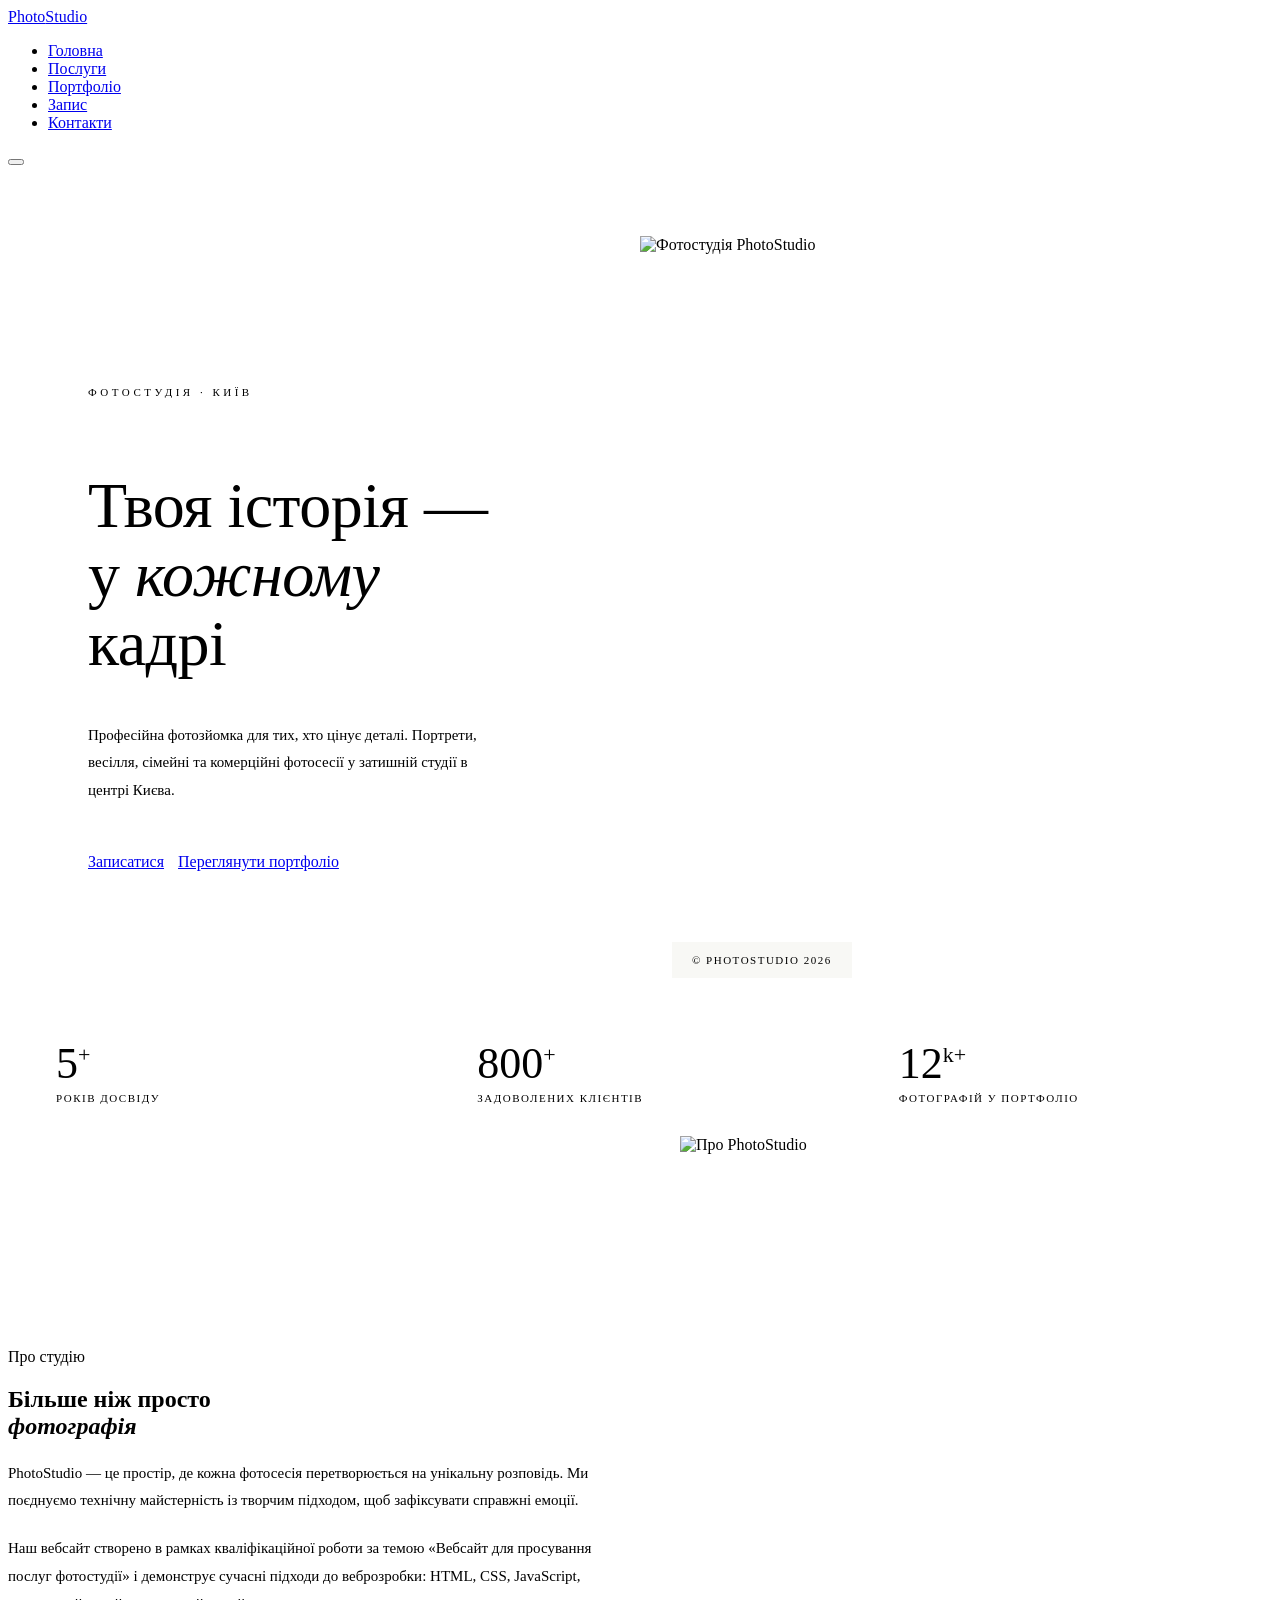
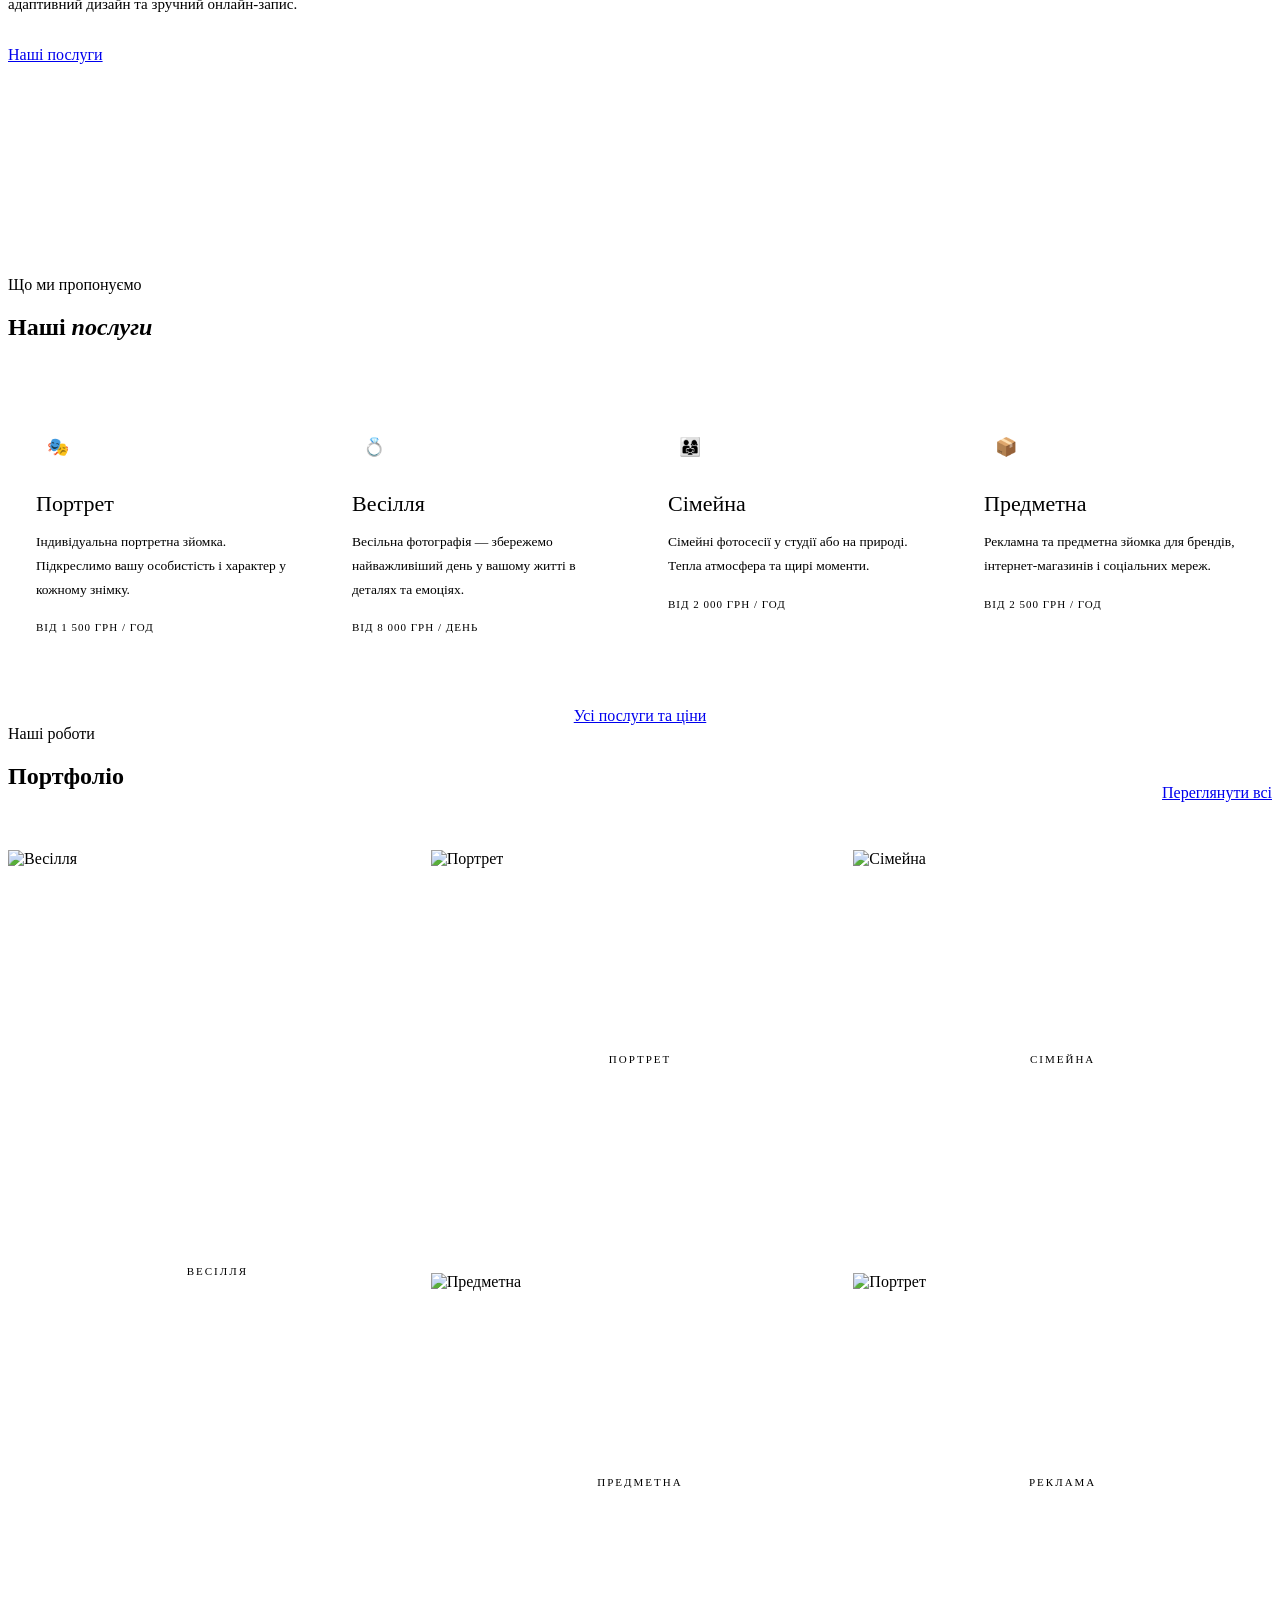
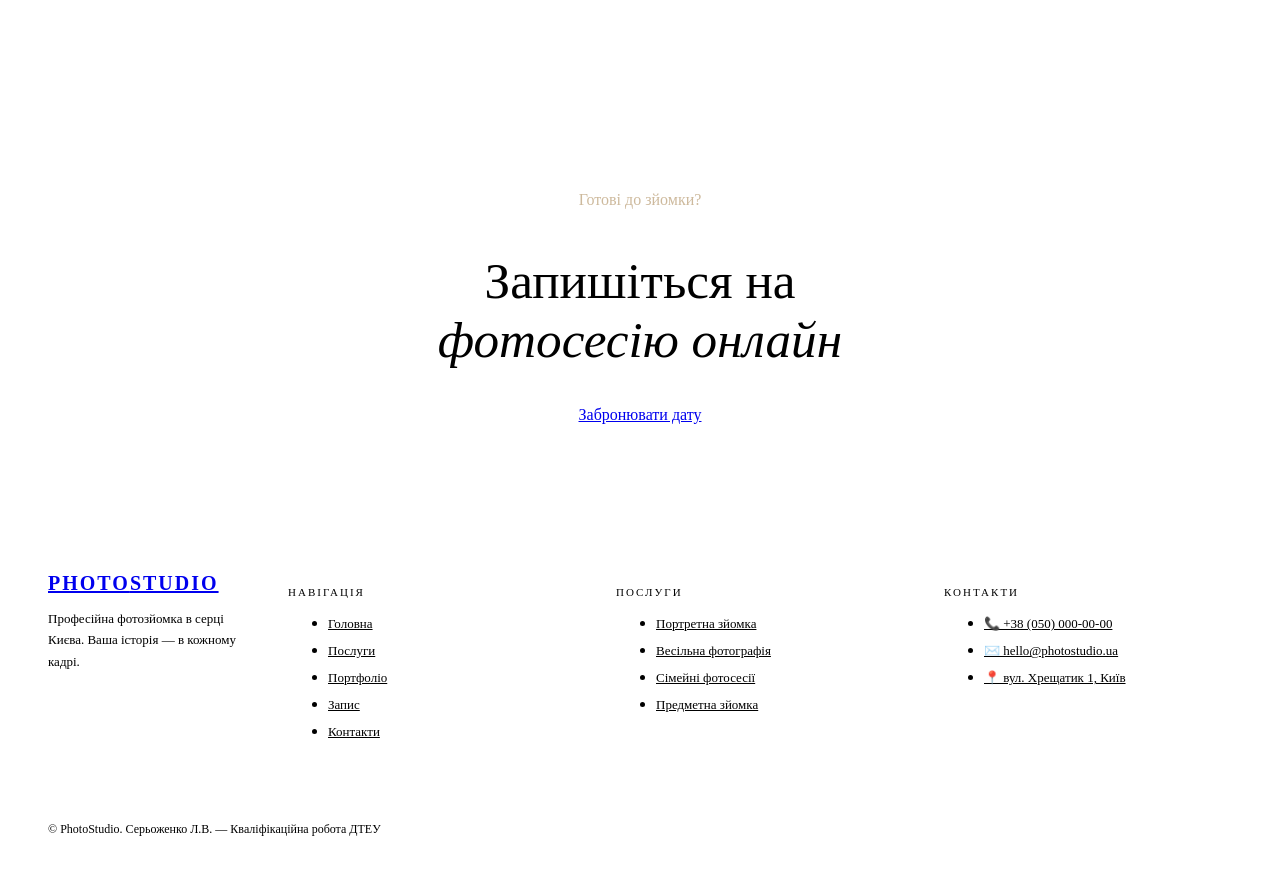
==== index.html @ 16a5ad90 "Add files via upload" ====
﻿<!DOCTYPE html>
<html lang="uk">
<head>
    <meta charset="UTF-8">
    <meta name="viewport" content="width=device-width, initial-scale=1.0">
    <meta name="description" content="PhotoStudio — професійна фотозйомка. Портрети, весілля, предметна зйомка. Онлайн-запис.">
    <title>PhotoStudio — Головна</title>

    <!-- Шрифти -->
    <link href="https://fonts.googleapis.com/css2?family=Cormorant+Garamond:wght@300;400;600&family=Jost:wght@300;400;500&display=swap" rel="stylesheet">
    <!-- Стилі -->
    <link rel="stylesheet" href="../css/style.css">

    <style>
        /* ── Локальні стилі лише для index.html ── */

        /* Hero */
        .hero {
            min-height: 100vh;
            display: grid;
            grid-template-columns: 1fr 1fr;
            grid-template-rows: 1fr auto;
            padding-top: 70px;
        }

        .hero-left {
            display: flex;
            flex-direction: column;
            justify-content: center;
            padding: 80px 60px 80px 80px;
        }

        .hero-eyebrow {
            font-size: 11px;
            letter-spacing: 3.5px;
            text-transform: uppercase;
            color: var(--gold);
            font-weight: 400;
            margin-bottom: 20px;
        }

        .hero-title {
            font-family: var(--font-head);
            font-size: clamp(48px, 5vw, 78px);
            font-weight: 300;
            line-height: 1.08;
            margin-bottom: 28px;
            letter-spacing: -0.5px;
        }

        .hero-desc {
            font-size: 15px;
            color: var(--muted);
            max-width: 400px;
            margin-bottom: 48px;
            line-height: 1.85;
        }

        .hero-cta {
            display: flex;
            gap: 14px;
            flex-wrap: wrap;
        }

        .hero-right {
            position: relative;
            overflow: hidden;
            background: var(--border);
        }

            .hero-right img {
                width: 100%;
                height: 100%;
                object-fit: cover;
                object-position: center;
                display: block;
            }

        .hero-right-badge {
            position: absolute;
            bottom: 32px;
            left: 32px;
            background: rgba(248, 247, 244, 0.88);
            backdrop-filter: blur(6px);
            border: 1px solid var(--border);
            padding: 12px 20px;
            font-size: 11px;
            letter-spacing: 1.5px;
            text-transform: uppercase;
        }

        .hero-stats {
            grid-column: 1 / -1;
            display: grid;
            grid-template-columns: repeat(3, 1fr);
            border-top: 1px solid var(--border);
            background: var(--white);
        }

        .stat-item {
            padding: 32px 48px;
            border-right: 1px solid var(--border);
        }

            .stat-item:last-child {
                border-right: none;
            }

        .stat-num {
            font-family: var(--font-head);
            font-size: 44px;
            font-weight: 300;
            line-height: 1;
            margin-bottom: 6px;
        }

            .stat-num sup {
                font-size: 22px;
                color: var(--gold);
                vertical-align: super;
            }

        .stat-label {
            font-size: 11px;
            letter-spacing: 1.5px;
            text-transform: uppercase;
            color: var(--muted);
        }

        /* Про нас */
        .about-grid {
            display: grid;
            grid-template-columns: 1fr 1fr;
            gap: 80px;
            align-items: center;
        }

        .about-text p {
            color: var(--muted);
            font-size: 15px;
            margin-bottom: 20px;
            line-height: 1.85;
        }

        .about-img {
            aspect-ratio: 4/5;
            background: var(--border);
            overflow: hidden;
        }

            .about-img img {
                width: 100%;
                height: 100%;
                object-fit: cover;
            }

        /* Послуги */
        .services-bg {
            background: var(--white);
        }

        .services-grid {
            display: grid;
            grid-template-columns: repeat(4, 1fr);
            border: 1px solid var(--border);
            margin-top: 48px;
        }

        .service-card {
            padding: 36px 28px 32px;
            border-right: 1px solid var(--border);
            transition: background 0.2s;
            position: relative;
        }

            .service-card:last-child {
                border-right: none;
            }

            .service-card:hover {
                background: var(--bg);
            }

            .service-card::before {
                content: '';
                position: absolute;
                top: 0;
                left: 0;
                right: 0;
                height: 2px;
                background: var(--gold);
                transform: scaleX(0);
                transform-origin: left;
                transition: transform 0.3s;
            }

            .service-card:hover::before {
                transform: scaleX(1);
            }

        .service-icon {
            width: 44px;
            height: 44px;
            border: 1px solid var(--border);
            display: flex;
            align-items: center;
            justify-content: center;
            font-size: 18px;
            margin-bottom: 20px;
            transition: border-color 0.2s;
        }

        .service-card:hover .service-icon {
            border-color: var(--gold);
        }

        .service-name {
            font-family: var(--font-head);
            font-size: 22px;
            font-weight: 400;
            margin-bottom: 10px;
        }

        .service-desc {
            font-size: 13.5px;
            color: var(--muted);
            line-height: 1.75;
            margin-bottom: 16px;
        }

        .service-price {
            font-size: 11px;
            letter-spacing: 1px;
            text-transform: uppercase;
            color: var(--gold);
        }

        /* Портфоліо preview */
        .portfolio-preview {
            display: grid;
            grid-template-columns: repeat(3, 1fr);
            grid-template-rows: auto auto;
            gap: 4px;
            margin-top: 40px;
        }

        .portfolio-item {
            aspect-ratio: 1;
            background: var(--border);
            position: relative;
            overflow: hidden;
            cursor: pointer;
        }

            .portfolio-item:first-child {
                grid-row: span 2;
                aspect-ratio: auto;
            }

            .portfolio-item img {
                width: 100%;
                height: 100%;
                object-fit: cover;
                transition: transform 0.5s ease;
            }

            .portfolio-item:hover img {
                transform: scale(1.05);
            }

        .portfolio-item-overlay {
            position: absolute;
            inset: 0;
            background: rgba(28,28,26,0);
            display: flex;
            align-items: center;
            justify-content: center;
            transition: background 0.3s;
        }

        .portfolio-item:hover .portfolio-item-overlay {
            background: rgba(28,28,26,0.25);
        }

        .portfolio-label {
            font-size: 11px;
            letter-spacing: 2px;
            text-transform: uppercase;
            color: var(--muted);
        }

        /* CTA */
        .cta-section {
            background: var(--dark);
            padding: 100px 40px;
            text-align: center;
        }

            .cta-section .tag {
                color: rgba(184,155,114,0.7);
                display: block;
                margin-bottom: 12px;
            }

            .cta-section h2 {
                font-family: var(--font-head);
                font-size: clamp(32px,4vw,52px);
                font-weight: 300;
                color: var(--white);
                margin-bottom: 36px;
                line-height: 1.15;
            }

        /* Footer */
        .footer {
            background: var(--white);
            border-top: 1px solid var(--border);
        }

        .footer-top {
            max-width: 1200px;
            margin: 0 auto;
            padding: 48px 40px 36px;
            display: grid;
            grid-template-columns: 200px 1fr 1fr 1fr;
            gap: 40px;
        }

        .footer-logo {
            font-family: var(--font-head);
            font-size: 20px;
            font-weight: 600;
            letter-spacing: 2px;
            text-transform: uppercase;
            display: block;
            margin-bottom: 10px;
        }

            .footer-logo span {
                color: var(--gold);
            }

        .footer-tagline {
            font-size: 13px;
            color: var(--muted);
            line-height: 1.65;
        }

        .footer-col h4 {
            font-size: 11px;
            letter-spacing: 2px;
            text-transform: uppercase;
            font-weight: 500;
            margin-bottom: 14px;
            font-family: var(--font-body);
        }

        .footer-col ul {
            display: flex;
            flex-direction: column;
            gap: 9px;
        }

        .footer-col a {
            font-size: 13px;
            color: var(--muted);
            transition: color 0.2s;
        }

            .footer-col a:hover {
                color: var(--text);
            }

        .footer-bottom {
            border-top: 1px solid var(--border);
            max-width: 1200px;
            margin: 0 auto;
            padding: 18px 40px;
            display: flex;
            justify-content: space-between;
            align-items: center;
            flex-wrap: wrap;
            gap: 12px;
        }

        .footer-copy {
            font-size: 12px;
            color: var(--muted);
        }

        /* ── Адаптивність ── */
        @media (max-width: 1024px) {
            .services-grid {
                grid-template-columns: repeat(2, 1fr);
            }

            .service-card:nth-child(2) {
                border-right: none;
            }

            .service-card:nth-child(3),
            .service-card:nth-child(4) {
                border-top: 1px solid var(--border);
            }

            .service-card:nth-child(4) {
                border-right: none;
            }

            .footer-top {
                grid-template-columns: 1fr 1fr;
                gap: 32px;
            }
        }

        @media (max-width: 768px) {
            .hero {
                grid-template-columns: 1fr;
                min-height: auto;
            }

            .hero-left {
                padding: 56px 20px 48px;
                order: 2;
            }

            .hero-right {
                height: 60vw;
                min-height: 220px;
                order: 1;
            }

            .hero-stats {
                grid-template-columns: 1fr;
                order: 3;
            }

            .stat-item {
                border-right: none;
                border-bottom: 1px solid var(--border);
                padding: 20px;
                display: flex;
                align-items: center;
                gap: 16px;
            }

                .stat-item:last-child {
                    border-bottom: none;
                }

            .stat-num {
                font-size: 32px;
                margin-bottom: 0;
            }

            .hero-cta {
                flex-direction: column;
            }

            .about-grid {
                grid-template-columns: 1fr;
                gap: 40px;
            }

            .about-img {
                order: -1;
                aspect-ratio: 3/2;
            }

            .services-grid {
                grid-template-columns: 1fr;
            }

            .service-card {
                border-right: none;
                border-bottom: 1px solid var(--border);
            }

                .service-card:last-child {
                    border-bottom: none;
                }

            .portfolio-preview {
                grid-template-columns: repeat(2, 1fr);
            }

            .portfolio-item:first-child {
                grid-row: span 1;
                aspect-ratio: 1;
            }

            .cta-section {
                padding: 60px 20px;
            }

            .footer-top {
                grid-template-columns: 1fr;
                padding: 36px 20px 24px;
            }

            .footer-bottom {
                flex-direction: column;
                text-align: center;
                padding: 16px 20px;
            }
        }
    </style>
</head>
<body>

    <!-- NAV -->
    <nav>
        <div class="nav-inner">
            <a href="index.html" class="nav-logo">Photo<span>Studio</span></a>
            <ul class="nav-links" id="navLinks">
                <li><a href="index.html" class="active">Головна</a></li>
                <li><a href="services.html">Послуги</a></li>
                <li><a href="portfolio.html">Портфоліо</a></li>
                <li><a href="booking.html">Запис</a></li>
                <li><a href="contacts.html">Контакти</a></li>
            </ul>
            <button class="burger" id="burger" aria-label="Меню" aria-expanded="false">
                <span></span><span></span><span></span>
            </button>
        </div>
    </nav>

    <!-- HERO -->
    <section class="hero">
        <div class="hero-left">
            <p class="hero-eyebrow">Фотостудія · Київ</p>
            <h1 class="hero-title">
                Твоя історія —<br>
                у <em>кожному</em><br>
                кадрі
            </h1>
            <p class="hero-desc">
                Професійна фотозйомка для тих, хто цінує деталі.
                Портрети, весілля, сімейні та комерційні фотосесії
                у затишній студії в центрі Києва.
            </p>
            <div class="hero-cta">
                <a href="booking.html" class="btn btn-primary">Записатися</a>
                <a href="portfolio.html" class="btn btn-ghost">Переглянути портфоліо</a>
            </div>
        </div>

        <div class="hero-right">
            <img src="../images/hero/hero-bg.jpg" alt="Фотостудія PhotoStudio">
            <div class="hero-right-badge">© PhotoStudio 2026</div>
        </div>

        <div class="hero-stats">
            <div class="stat-item">
                <div class="stat-num">5<sup>+</sup></div>
                <div class="stat-label">Років досвіду</div>
            </div>
            <div class="stat-item">
                <div class="stat-num">800<sup>+</sup></div>
                <div class="stat-label">Задоволених клієнтів</div>
            </div>
            <div class="stat-item">
                <div class="stat-num">12<sup>k+</sup></div>
                <div class="stat-label">Фотографій у портфоліо</div>
            </div>
        </div>
    </section>

    <div class="divider"></div>

    <!-- ПРО НАС -->
    <div class="container section">
        <div class="about-grid">
            <div class="about-text fade-in">
                <span class="tag">Про студію</span>
                <h2>Більше ніж просто<br><em>фотографія</em></h2>
                <p>
                    PhotoStudio — це простір, де кожна фотосесія перетворюється
                    на унікальну розповідь. Ми поєднуємо технічну майстерність
                    із творчим підходом, щоб зафіксувати справжні емоції.
                </p>
                <p>
                    Наш вебсайт створено в рамках кваліфікаційної роботи за темою
                    «Вебсайт для просування послуг фотостудії» і демонструє
                    сучасні підходи до веброзробки: HTML, CSS, JavaScript,
                    адаптивний дизайн та зручний онлайн-запис.
                </p>
                <a href="services.html" class="btn btn-ghost" style="display:inline-flex; margin-top:8px;">
                    Наші послуги
                </a>
            </div>
            <div class="about-img fade-in">
                
                <img src="../images/about.jpg" alt="Про PhotoStudio"> 
            </div>
        </div>
    </div>

    <div class="divider"></div>

    <!-- ПОСЛУГИ -->
    <div class="services-bg">
        <div class="container section">
            <span class="tag fade-in">Що ми пропонуємо</span>
            <h2 class="fade-in">Наші <em>послуги</em></h2>
            <div class="services-grid">
                <div class="service-card fade-in">
                    <div class="service-icon">🎭</div>
                    <h3 class="service-name">Портрет</h3>
                    <p class="service-desc">Індивідуальна портретна зйомка. Підкреслимо вашу особистість і характер у кожному знімку.</p>
                    <span class="service-price">від 1 500 грн / год</span>
                </div>
                <div class="service-card fade-in">
                    <div class="service-icon">💍</div>
                    <h3 class="service-name">Весілля</h3>
                    <p class="service-desc">Весільна фотографія — збережемо найважливіший день у вашому житті в деталях та емоціях.</p>
                    <span class="service-price">від 8 000 грн / день</span>
                </div>
                <div class="service-card fade-in">
                    <div class="service-icon">👨‍👩‍👧</div>
                    <h3 class="service-name">Сімейна</h3>
                    <p class="service-desc">Сімейні фотосесії у студії або на природі. Тепла атмосфера та щирі моменти.</p>
                    <span class="service-price">від 2 000 грн / год</span>
                </div>
                <div class="service-card fade-in">
                    <div class="service-icon">📦</div>
                    <h3 class="service-name">Предметна</h3>
                    <p class="service-desc">Рекламна та предметна зйомка для брендів, інтернет-магазинів і соціальних мереж.</p>
                    <span class="service-price">від 2 500 грн / год</span>
                </div>
            </div>
            <div style="text-align:center; padding-top:40px;">
                <a href="services.html" class="btn btn-ghost">Усі послуги та ціни</a>
            </div>
        </div>
    </div>

    <!-- ПОРТФОЛІО PREVIEW -->
    <div class="container section">
        <div style="display:flex; justify-content:space-between; align-items:flex-end; flex-wrap:wrap; gap:16px;">
            <div>
                <span class="tag fade-in">Наші роботи</span>
                <h2 class="fade-in">Портфоліо</h2>
            </div>
            <a href="portfolio.html" class="btn btn-ghost fade-in" style="margin-bottom:8px;">
                Переглянути всі
            </a>
        </div>
        <div class="portfolio-preview">
            <div class="portfolio-item fade-in">
                <img src="../images/portfolio/wedding-1.jpg" alt="Весілля"> 
                <div class="portfolio-item-overlay"><span class="portfolio-label">Весілля</span></div>
            </div>
            <div class="portfolio-item fade-in">
                <img src="../images/portfolio/portrait-1.jpg" alt="Портрет"> 
                <div class="portfolio-item-overlay"><span class="portfolio-label">Портрет</span></div>
            </div>
            <div class="portfolio-item fade-in">
                <img src="../images/portfolio/family-1.jpg" alt="Сімейна"> 
                <div class="portfolio-item-overlay"><span class="portfolio-label">Сімейна</span></div>
            </div>
            <div class="portfolio-item fade-in">
                <img src="../images/portfolio/product-1.jpg" alt="Предметна"> 
                <div class="portfolio-item-overlay"><span class="portfolio-label">Предметна</span></div>
            </div>
            <div class="portfolio-item fade-in">
                <img src="../images/portfolio/portrait-2.jpg" alt="Портрет"> 
                <div class="portfolio-item-overlay"><span class="portfolio-label">Реклама</span></div>
            </div>
        </div>
    </div>

    <!-- CTA -->
    <div class="cta-section">
        <span class="tag">Готові до зйомки?</span>
        <h2>Запишіться на<br><em>фотосесію онлайн</em></h2>
        <a href="booking.html" class="btn btn-light">Забронювати дату</a>
    </div>

    <!-- FOOTER -->
    <footer class="footer">
        <div class="footer-top">
            <div>
                <a href="index.html" class="footer-logo">Photo<span>Studio</span></a>
                <p class="footer-tagline">Професійна фотозйомка в серці Києва. Ваша історія — в кожному кадрі.</p>
            </div>
            <div class="footer-col">
                <h4>Навігація</h4>
                <ul>
                    <li><a href="index.html">Головна</a></li>
                    <li><a href="services.html">Послуги</a></li>
                    <li><a href="portfolio.html">Портфоліо</a></li>
                    <li><a href="booking.html">Запис</a></li>
                    <li><a href="contacts.html">Контакти</a></li>
                </ul>
            </div>
            <div class="footer-col">
                <h4>Послуги</h4>
                <ul>
                    <li><a href="services.html">Портретна зйомка</a></li>
                    <li><a href="services.html">Весільна фотографія</a></li>
                    <li><a href="services.html">Сімейні фотосесії</a></li>
                    <li><a href="services.html">Предметна зйомка</a></li>
                </ul>
            </div>
            <div class="footer-col">
                <h4>Контакти</h4>
                <ul>
                    <li><a href="tel:+380500000000">📞 +38 (050) 000-00-00</a></li>
                    <li><a href="mailto:hello@photostudio.ua">✉️ hello@photostudio.ua</a></li>
                    <li><a href="contacts.html">📍 вул. Хрещатик 1, Київ</a></li>
                </ul>
            </div>
        </div>
        <div class="footer-bottom">
            <p class="footer-copy">© <span id="currentYear"></span> PhotoStudio. Серьоженко Л.В. — Кваліфікаційна робота ДТЕУ</p>
        </div>
    </footer>

   
    <script src="../js/script.js"></script>

</body>
</html>
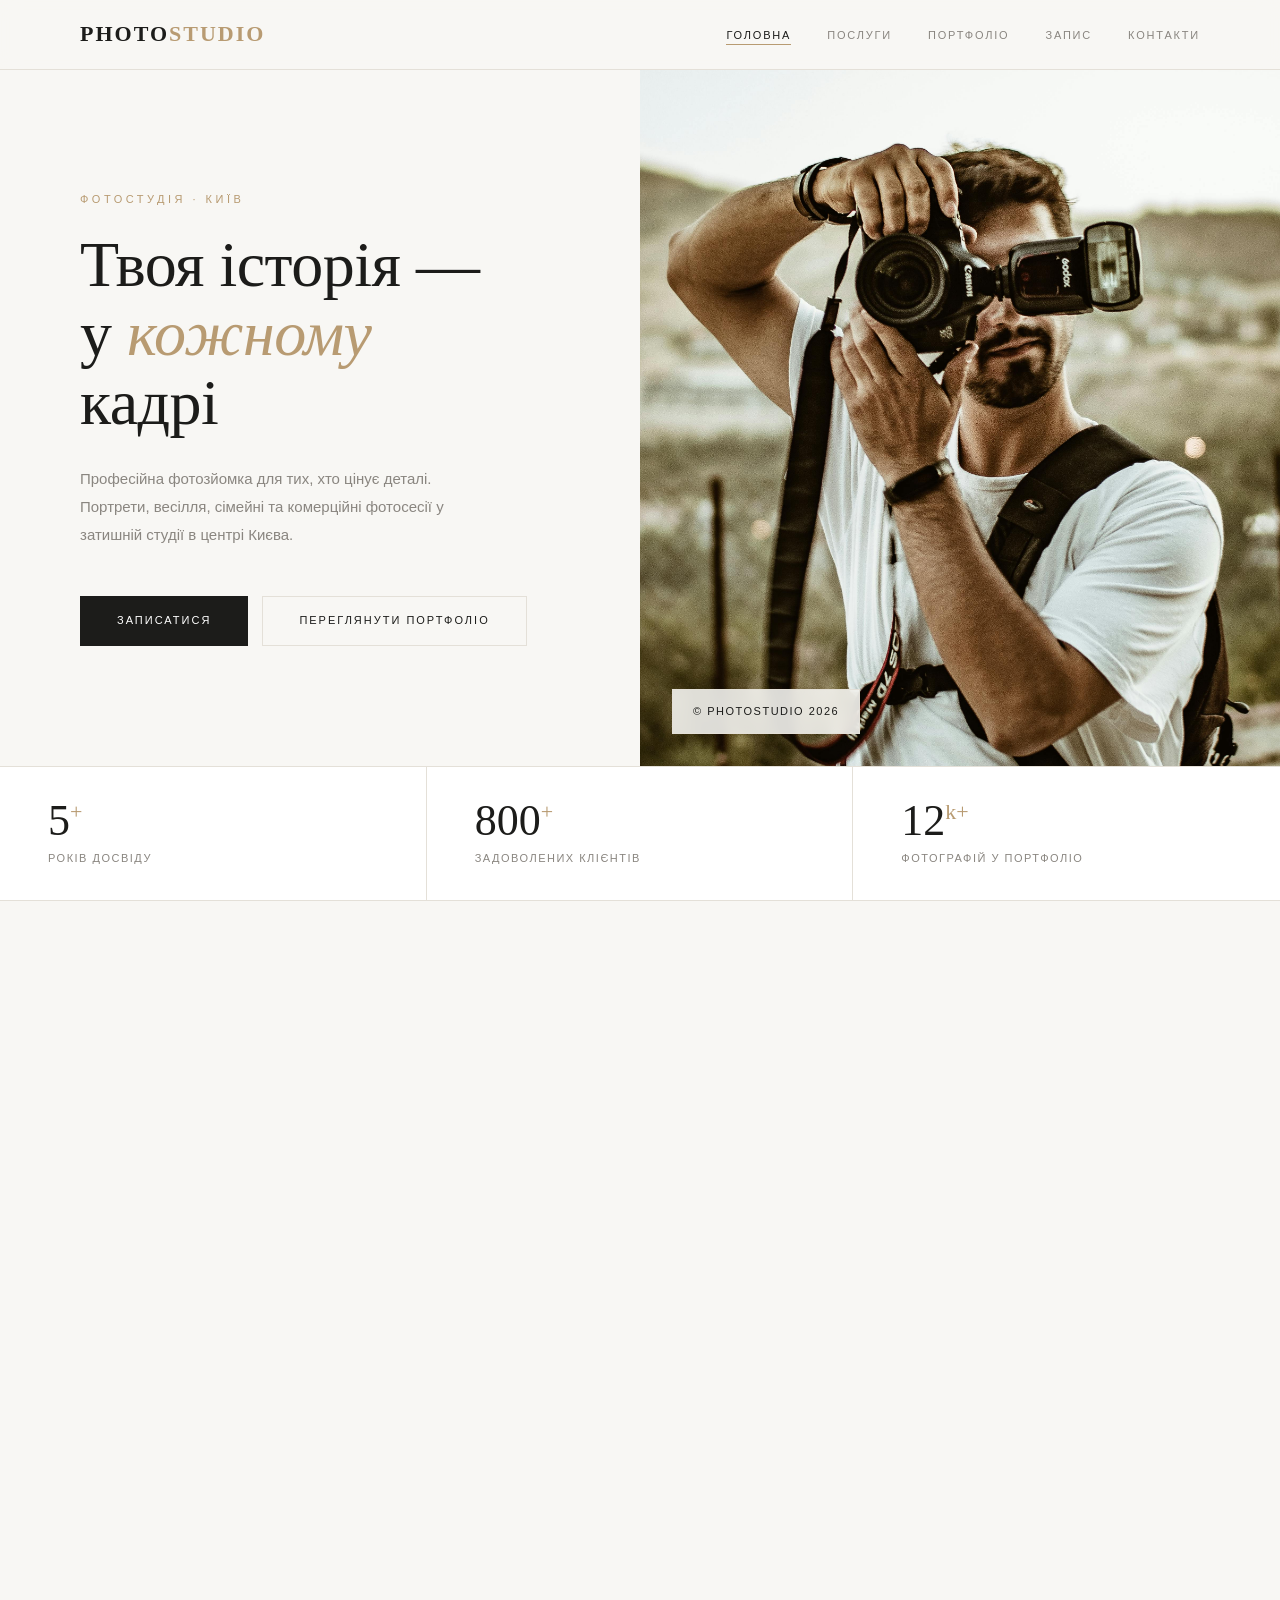
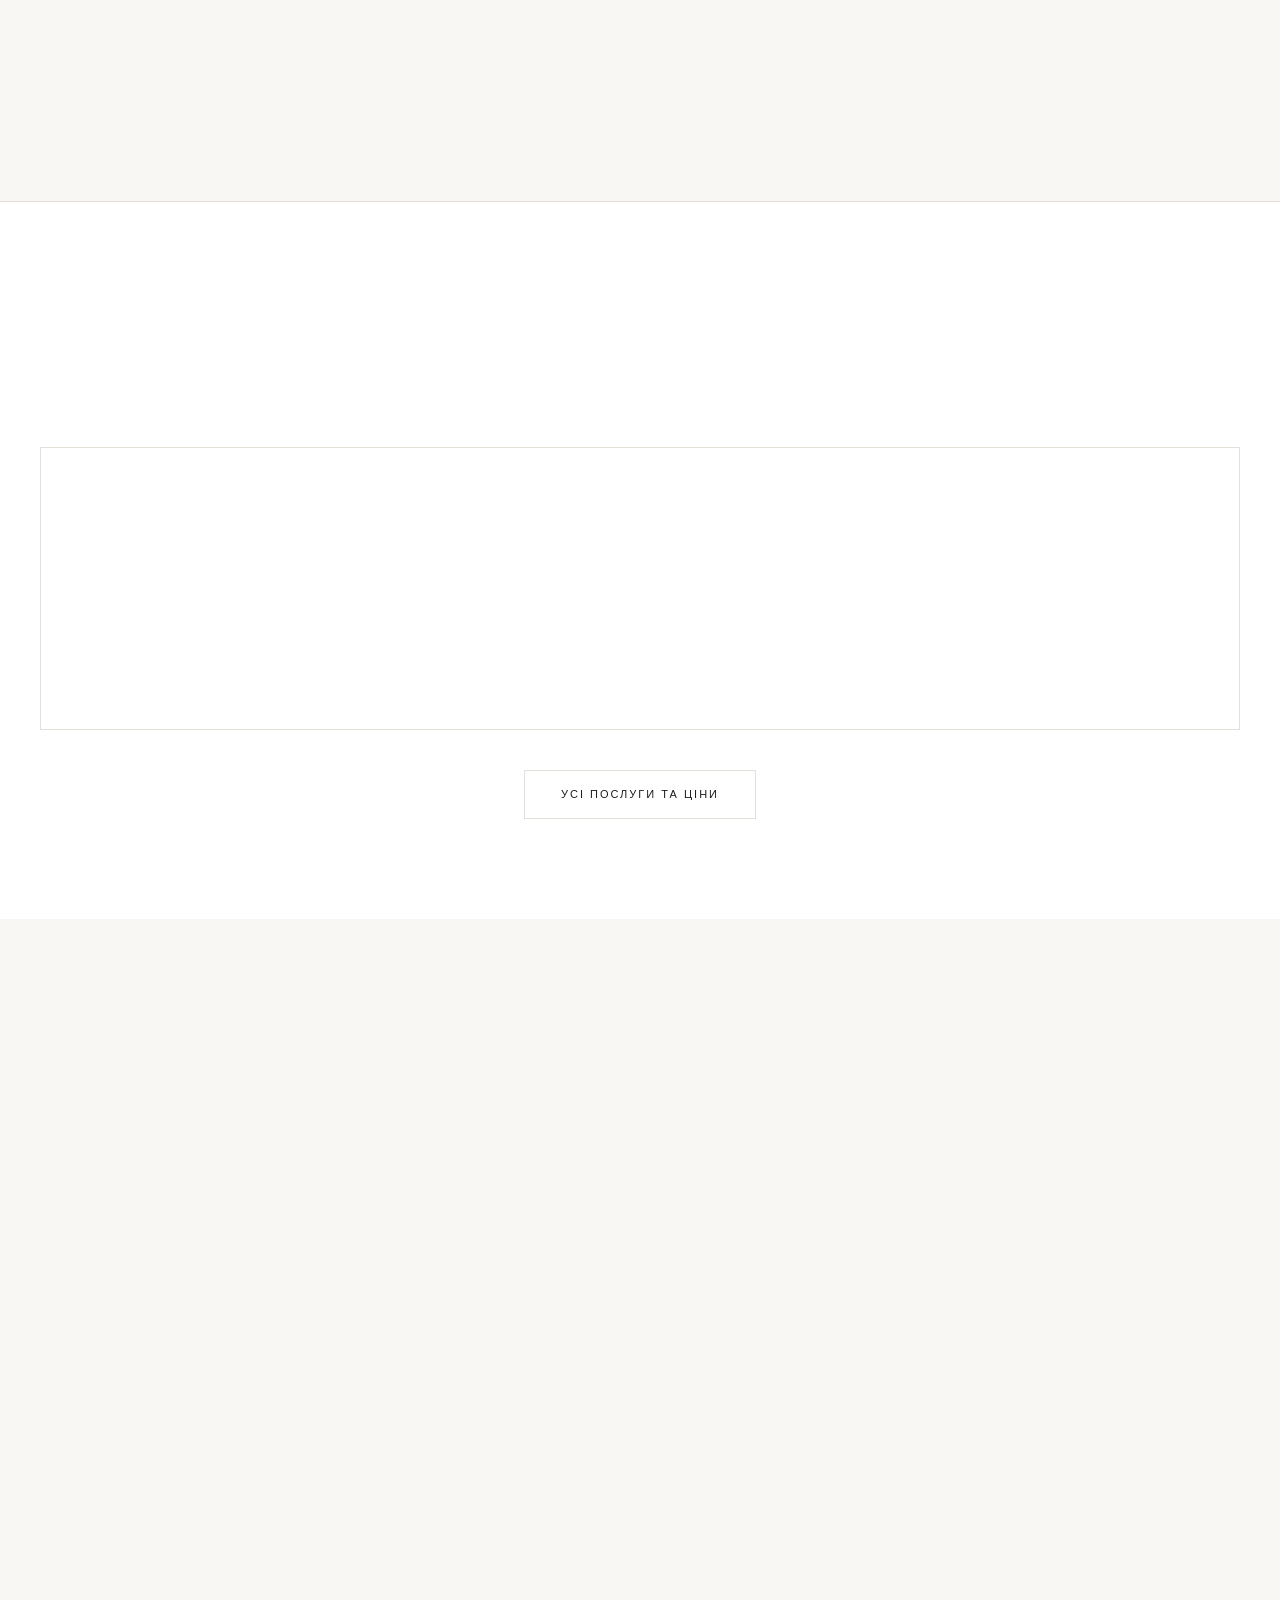
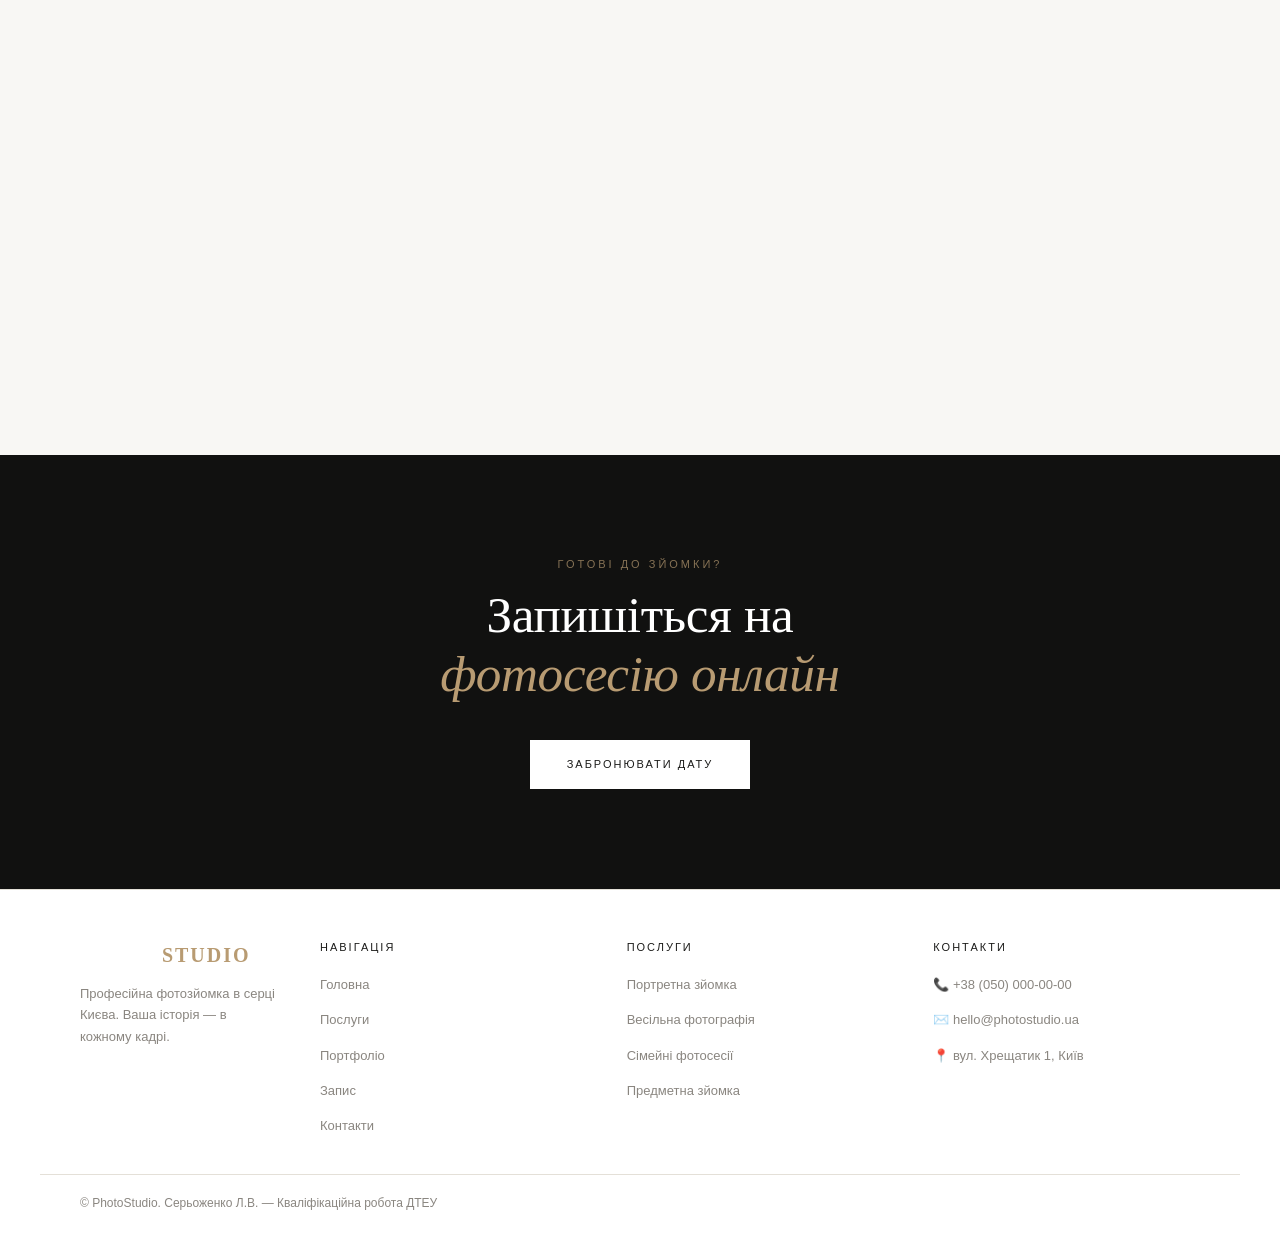
==== commit c4991c5f: "Update index.html" ====
--- a/index.html
+++ b/index.html
@@ -1,4 +1,4 @@
-﻿<!DOCTYPE html>
+<!DOCTYPE html>
 <html lang="uk">
 <head>
     <meta charset="UTF-8">
@@ -6,15 +6,12 @@
     <meta name="description" content="PhotoStudio — професійна фотозйомка. Портрети, весілля, предметна зйомка. Онлайн-запис.">
     <title>PhotoStudio — Головна</title>
 
-    <!-- Шрифти -->
+    
     <link href="https://fonts.googleapis.com/css2?family=Cormorant+Garamond:wght@300;400;600&family=Jost:wght@300;400;500&display=swap" rel="stylesheet">
-    <!-- Стилі -->
-    <link rel="stylesheet" href="../css/style.css">
+    <link rel="stylesheet" href="style.css">
 
     <style>
-        /* ── Локальні стилі лише для index.html ── */
-
-        /* Hero */
+        
         .hero {
             min-height: 100vh;
             display: grid;
@@ -235,7 +232,7 @@
             color: var(--gold);
         }
 
-        /* Портфоліо preview */
+        
         .portfolio-preview {
             display: grid;
             grid-template-columns: repeat(3, 1fr);
@@ -289,7 +286,7 @@
             color: var(--muted);
         }
 
-        /* CTA */
+        
         .cta-section {
             background: var(--dark);
             padding: 100px 40px;
@@ -311,7 +308,7 @@
                 line-height: 1.15;
             }
 
-        /* Footer */
+        
         .footer {
             background: var(--white);
             border-top: 1px solid var(--border);
@@ -388,7 +385,7 @@
             color: var(--muted);
         }
 
-        /* ── Адаптивність ── */
+        
         @media (max-width: 1024px) {
             .services-grid {
                 grid-template-columns: repeat(2, 1fr);
@@ -508,7 +505,7 @@
 </head>
 <body>
 
-    <!-- NAV -->
+    
     <nav>
         <div class="nav-inner">
             <a href="index.html" class="nav-logo">Photo<span>Studio</span></a>
@@ -568,7 +565,6 @@
 
     <div class="divider"></div>
 
-    <!-- ПРО НАС -->
     <div class="container section">
         <div class="about-grid">
             <div class="about-text fade-in">
@@ -598,7 +594,7 @@
 
     <div class="divider"></div>
 
-    <!-- ПОСЛУГИ -->
+    
     <div class="services-bg">
         <div class="container section">
             <span class="tag fade-in">Що ми пропонуємо</span>
@@ -635,7 +631,7 @@
         </div>
     </div>
 
-    <!-- ПОРТФОЛІО PREVIEW -->
+    
     <div class="container section">
         <div style="display:flex; justify-content:space-between; align-items:flex-end; flex-wrap:wrap; gap:16px;">
             <div>
@@ -670,14 +666,14 @@
         </div>
     </div>
 
-    <!-- CTA -->
+
     <div class="cta-section">
         <span class="tag">Готові до зйомки?</span>
         <h2>Запишіться на<br><em>фотосесію онлайн</em></h2>
         <a href="booking.html" class="btn btn-light">Забронювати дату</a>
     </div>
 
-    <!-- FOOTER -->
+    
     <footer class="footer">
         <div class="footer-top">
             <div>
@@ -721,4 +717,4 @@
     <script src="../js/script.js"></script>
 
 </body>
-</html>+</html>
--- a/style.css
+++ b/style.css
@@ -0,0 +1,1506 @@
+
+:root {
+    --bg: #f8f7f4;
+    --white: #ffffff;
+    --text: #1c1c1a;
+    --muted: #8a8680;
+    --border: #e4e0d8;
+    --gold: #b89b72;
+    --gold-light: #d4bc99;
+    --dark: #111110;
+    --overlay: rgba(28, 28, 26, 0.45);
+    --font-head: 'Cormorant Garamond', Georgia, serif;
+    --font-body: 'Jost', sans-serif;
+    --container: 1200px;
+    --section-py: 100px;
+    --radius: 4px;
+    --shadow-sm: 0 2px 12px rgba(28, 28, 26, 0.06);
+    --shadow-md: 0 8px 32px rgba(28, 28, 26, 0.10);
+    --transition: 0.22s ease;
+}
+
+
+
+*, *::before, *::after {
+    box-sizing: border-box;
+    margin: 0;
+    padding: 0;
+}
+
+html {
+    scroll-behavior: smooth;
+    -webkit-text-size-adjust: 100%;
+}
+
+body {
+    font-family: var(--font-body);
+    font-weight: 300;
+    font-size: 15px;
+    line-height: 1.75;
+    background: var(--bg);
+    color: var(--text);
+    -webkit-font-smoothing: antialiased;
+    -moz-osx-font-smoothing: grayscale;
+}
+
+img, video {
+    display: block;
+    max-width: 100%;
+    height: auto;
+}
+
+a {
+    text-decoration: none;
+    color: inherit;
+}
+
+ul, ol {
+    list-style: none;
+}
+
+button {
+    cursor: pointer;
+    font-family: var(--font-body);
+    border: none;
+    background: none;
+}
+
+input, select, textarea {
+    font-family: var(--font-body);
+    font-size: 14px;
+}
+
+
+
+h1, h2, h3 {
+    font-family: var(--font-head);
+    font-weight: 300;
+    line-height: 1.15;
+    letter-spacing: -0.3px;
+}
+
+h1 {
+    font-size: clamp(44px, 5.5vw, 80px);
+}
+
+h2 {
+    font-size: clamp(32px, 4vw, 56px);
+}
+
+h3 {
+    font-size: clamp(20px, 2.5vw, 28px);
+    font-weight: 400;
+}
+
+h4 {
+    font-size: 16px;
+    font-weight: 500;
+    font-family: var(--font-body);
+}
+
+p {
+    line-height: 1.8;
+}
+
+em {
+    font-style: italic;
+    color: var(--gold);
+}
+
+
+.tag {
+    display: inline-block;
+    font-size: 11px;
+    letter-spacing: 3px;
+    text-transform: uppercase;
+    color: var(--gold);
+    font-weight: 400;
+    font-family: var(--font-body);
+    margin-bottom: 14px;
+}
+
+
+
+.container {
+    max-width: var(--container);
+    margin: 0 auto;
+    padding: 0 40px;
+}
+
+.section {
+    padding: var(--section-py) 0;
+}
+
+.divider {
+    width: 100%;
+    height: 1px;
+    background: var(--border);
+}
+
+
+
+.btn {
+    display: inline-flex;
+    align-items: center;
+    justify-content: center;
+    gap: 8px;
+    padding: 14px 36px;
+    font-size: 11px;
+    font-weight: 400;
+    font-family: var(--font-body);
+    letter-spacing: 2px;
+    text-transform: uppercase;
+    border: 1.5px solid transparent;
+    transition: background var(--transition), color var(--transition), border-color var(--transition);
+    white-space: nowrap;
+    cursor: pointer;
+}
+
+.btn-primary {
+    background: var(--text);
+    color: var(--white);
+    border-color: var(--text);
+}
+
+    .btn-primary:hover {
+        background: transparent;
+        color: var(--text);
+    }
+
+.btn-ghost {
+    background: transparent;
+    color: var(--text);
+    border-color: var(--border);
+}
+
+    .btn-ghost:hover {
+        border-color: var(--text);
+    }
+
+.btn-light {
+    background: var(--white);
+    color: var(--text);
+    border-color: var(--white);
+}
+
+    .btn-light:hover {
+        background: transparent;
+        color: var(--white);
+    }
+
+.btn-gold {
+    background: var(--gold);
+    color: var(--white);
+    border-color: var(--gold);
+}
+
+    .btn-gold:hover {
+        background: transparent;
+        color: var(--gold);
+    }
+
+
+
+nav {
+    position: fixed;
+    top: 0;
+    left: 0;
+    right: 0;
+    z-index: 900;
+    height: 70px;
+    background: rgba(248, 247, 244, 0.92);
+    backdrop-filter: blur(10px);
+    -webkit-backdrop-filter: blur(10px);
+    border-bottom: 1px solid var(--border);
+    transition: background var(--transition), box-shadow var(--transition);
+    animation: slideDown 0.5s ease forwards;
+}
+
+    nav.scrolled {
+        background: rgba(255, 255, 255, 0.96);
+        box-shadow: var(--shadow-sm);
+    }
+
+.nav-inner {
+    max-width: var(--container);
+    margin: 0 auto;
+    padding: 0 40px;
+    height: 100%;
+    display: flex;
+    align-items: center;
+    justify-content: space-between;
+}
+
+
+.nav-logo {
+    font-family: var(--font-head);
+    font-size: 22px;
+    font-weight: 600;
+    letter-spacing: 2px;
+    text-transform: uppercase;
+    color: var(--text);
+}
+
+    .nav-logo span {
+        color: var(--gold);
+    }
+
+
+.nav-links {
+    display: flex;
+    align-items: center;
+    gap: 36px;
+}
+
+    .nav-links a {
+        font-size: 11px;
+        letter-spacing: 1.8px;
+        text-transform: uppercase;
+        font-weight: 400;
+        color: var(--muted);
+        transition: color var(--transition);
+        position: relative;
+        padding-bottom: 2px;
+    }
+
+        .nav-links a::after {
+            content: '';
+            position: absolute;
+            bottom: -2px;
+            left: 0;
+            width: 0;
+            height: 1px;
+            background: var(--gold);
+            transition: width var(--transition);
+        }
+
+        .nav-links a:hover,
+        .nav-links a.active {
+            color: var(--text);
+        }
+
+            .nav-links a.active::after,
+            .nav-links a:hover::after {
+                width: 100%;
+            }
+
+
+.burger {
+    display: none;
+    flex-direction: column;
+    justify-content: center;
+    gap: 5px;
+    width: 32px;
+    height: 32px;
+    padding: 2px;
+    background: none;
+    border: none;
+    cursor: pointer;
+}
+
+    .burger span {
+        display: block;
+        width: 100%;
+        height: 1.5px;
+        background: var(--text);
+        transition: transform 0.3s, opacity 0.3s;
+        transform-origin: center;
+    }
+
+    .burger.open span:nth-child(1) {
+        transform: translateY(6.5px) rotate(45deg);
+    }
+
+    .burger.open span:nth-child(2) {
+        opacity: 0;
+    }
+
+    .burger.open span:nth-child(3) {
+        transform: translateY(-6.5px) rotate(-45deg);
+    }
+
+
+
+.hero {
+    min-height: 100vh;
+    display: grid;
+    grid-template-columns: 1fr 1fr;
+    grid-template-rows: 1fr auto;
+    padding-top: 70px;
+}
+
+.hero-left {
+    display: flex;
+    flex-direction: column;
+    justify-content: center;
+    padding: 80px 60px 80px 80px;
+}
+
+.hero-eyebrow {
+    font-size: 11px;
+    letter-spacing: 3.5px;
+    text-transform: uppercase;
+    color: var(--gold);
+    font-weight: 400;
+    margin-bottom: 20px;
+}
+
+.hero-title {
+    font-family: var(--font-head);
+    font-size: clamp(48px, 5vw, 78px);
+    font-weight: 300;
+    line-height: 1.08;
+    margin-bottom: 28px;
+    letter-spacing: -0.5px;
+}
+
+.hero-desc {
+    font-size: 15px;
+    color: var(--muted);
+    max-width: 400px;
+    margin-bottom: 48px;
+    line-height: 1.85;
+}
+
+.hero-cta {
+    display: flex;
+    gap: 14px;
+    flex-wrap: wrap;
+}
+
+.hero-right {
+    position: relative;
+    overflow: hidden;
+    background: var(--border);
+}
+
+    .hero-right img {
+        width: 100%;
+        height: 100%;
+        object-fit: cover;
+        object-position: center;
+        display: block;
+    }
+
+.hero-right-badge {
+    position: absolute;
+    bottom: 32px;
+    left: 32px;
+    background: rgba(248, 247, 244, 0.88);
+    backdrop-filter: blur(6px);
+    border: 1px solid var(--border);
+    padding: 12px 20px;
+    font-size: 11px;
+    letter-spacing: 1.5px;
+    text-transform: uppercase;
+    color: var(--text);
+}
+
+.hero-stats {
+    grid-column: 1 / -1;
+    display: grid;
+    grid-template-columns: repeat(3, 1fr);
+    border-top: 1px solid var(--border);
+    background: var(--white);
+}
+
+.stat-item {
+    padding: 32px 48px;
+    border-right: 1px solid var(--border);
+}
+
+    .stat-item:last-child {
+        border-right: none;
+    }
+
+.stat-num {
+    font-family: var(--font-head);
+    font-size: 44px;
+    font-weight: 300;
+    color: var(--text);
+    line-height: 1;
+    margin-bottom: 6px;
+}
+
+    .stat-num sup {
+        font-size: 22px;
+        color: var(--gold);
+        vertical-align: super;
+    }
+
+.stat-label {
+    font-size: 11px;
+    letter-spacing: 1.5px;
+    text-transform: uppercase;
+    color: var(--muted);
+    font-weight: 400;
+}
+
+
+
+
+.page-hero {
+    padding-top: 70px;
+    background: var(--dark);
+    border-bottom: 1px solid rgba(255,255,255,0.08);
+}
+
+.page-hero-inner {
+    max-width: var(--container);
+    margin: 0 auto;
+    padding: 64px 40px 56px;
+    display: flex;
+    align-items: flex-end;
+    justify-content: space-between;
+    gap: 32px;
+    flex-wrap: wrap;
+}
+
+.breadcrumb {
+    display: flex;
+    align-items: center;
+    gap: 8px;
+    font-size: 12px;
+    letter-spacing: 1px;
+    color: var(--muted);
+    text-transform: uppercase;
+    margin-bottom: 16px;
+}
+
+    .breadcrumb a:hover {
+        color: var(--gold);
+    }
+
+    .breadcrumb span {
+        color: var(--border);
+    }
+
+
+
+.services-grid {
+    display: grid;
+    grid-template-columns: repeat(4, 1fr);
+    border: 1px solid var(--border);
+}
+
+.service-card {
+    padding: 36px 28px 32px;
+    border-right: 1px solid var(--border);
+    transition: background var(--transition);
+    position: relative;
+}
+
+    .service-card:last-child {
+        border-right: none;
+    }
+
+    .service-card:hover {
+        background: var(--bg);
+    }
+
+    .service-card::before {
+        content: '';
+        position: absolute;
+        top: 0;
+        left: 0;
+        right: 0;
+        height: 2px;
+        background: var(--gold);
+        transform: scaleX(0);
+        transform-origin: left;
+        transition: transform 0.3s ease;
+    }
+
+    .service-card:hover::before {
+        transform: scaleX(1);
+    }
+
+.service-icon {
+    width: 44px;
+    height: 44px;
+    border: 1px solid var(--border);
+    display: flex;
+    align-items: center;
+    justify-content: center;
+    font-size: 18px;
+    margin-bottom: 20px;
+    transition: border-color var(--transition);
+}
+
+.service-card:hover .service-icon {
+    border-color: var(--gold);
+}
+
+.service-name {
+    font-family: var(--font-head);
+    font-size: 22px;
+    font-weight: 400;
+    margin-bottom: 10px;
+    color: var(--text);
+}
+
+.service-desc {
+    font-size: 13.5px;
+    color: var(--muted);
+    line-height: 1.75;
+    margin-bottom: 16px;
+}
+
+.service-price {
+    font-size: 11px;
+    letter-spacing: 1px;
+    text-transform: uppercase;
+    color: var(--gold);
+    font-weight: 400;
+}
+
+.service-link {
+    display: inline-flex;
+    align-items: center;
+    gap: 6px;
+    font-size: 11px;
+    letter-spacing: 1.5px;
+    text-transform: uppercase;
+    color: var(--muted);
+    margin-top: 16px;
+    transition: color var(--transition);
+}
+
+    .service-link:hover {
+        color: var(--text);
+    }
+
+    .service-link::after {
+        content: '→';
+        transition: transform var(--transition);
+    }
+
+    .service-link:hover::after {
+        transform: translateX(4px);
+    }
+
+
+
+.filters {
+    display: flex;
+    gap: 4px;
+    flex-wrap: wrap;
+    margin-bottom: 36px;
+}
+
+.filter-btn {
+    padding: 9px 22px;
+    font-size: 11px;
+    letter-spacing: 1.5px;
+    text-transform: uppercase;
+    font-weight: 400;
+    font-family: var(--font-body);
+    border: 1px solid var(--border);
+    color: var(--muted);
+    background: transparent;
+    cursor: pointer;
+    transition: all var(--transition);
+}
+
+    .filter-btn:hover {
+        border-color: var(--text);
+        color: var(--text);
+    }
+
+    .filter-btn.active {
+        background: var(--text);
+        border-color: var(--text);
+        color: var(--white);
+    }
+
+.gallery-grid {
+    display: grid;
+    grid-template-columns: repeat(3, 1fr);
+    gap: 4px;
+}
+
+.gallery-item {
+    position: relative;
+    overflow: hidden;
+    aspect-ratio: 1;
+    background: var(--border);
+    cursor: pointer;
+}
+
+    .gallery-item.wide {
+        grid-column: span 2;
+        aspect-ratio: 2/1;
+    }
+
+    .gallery-item.tall {
+        grid-row: span 2;
+        aspect-ratio: 1/2;
+    }
+
+    .gallery-item img {
+        width: 100%;
+        height: 100%;
+        object-fit: cover;
+        transition: transform 0.5s ease;
+        display: block;
+    }
+
+    .gallery-item:hover img {
+        transform: scale(1.05);
+    }
+
+.gallery-overlay {
+    position: absolute;
+    inset: 0;
+    background: rgba(28, 28, 26, 0);
+    display: flex;
+    align-items: flex-end;
+    padding: 24px;
+    transition: background 0.3s;
+}
+
+.gallery-item:hover .gallery-overlay {
+    background: rgba(28, 28, 26, 0.45);
+}
+
+.overlay-info {
+    transform: translateY(12px);
+    opacity: 0;
+    transition: transform 0.3s, opacity 0.3s;
+}
+
+.gallery-item:hover .overlay-info {
+    transform: translateY(0);
+    opacity: 1;
+}
+
+.overlay-info .cat {
+    font-size: 10px;
+    letter-spacing: 2px;
+    text-transform: uppercase;
+    color: var(--gold-light);
+    display: block;
+    margin-bottom: 4px;
+}
+
+.overlay-info .title {
+    font-family: var(--font-head);
+    font-size: 20px;
+    font-weight: 300;
+    color: var(--white);
+    display: block;
+}
+
+
+.results-count {
+    font-size: 13px;
+    color: var(--muted);
+    margin-bottom: 24px;
+}
+
+    .results-count span {
+        color: var(--text);
+        font-weight: 500;
+    }
+
+
+.no-results {
+    display: none;
+    grid-column: 1 / -1;
+    text-align: center;
+    padding: 80px 20px;
+    color: var(--muted);
+}
+
+
+.lightbox {
+    display: none;
+    position: fixed;
+    inset: 0;
+    z-index: 1000;
+    background: rgba(10, 10, 10, 0.96);
+    align-items: center;
+    justify-content: center;
+}
+
+    .lightbox.open {
+        display: flex;
+    }
+
+.lightbox-wrap {
+    position: relative;
+    max-width: 90vw;
+    max-height: 90vh;
+    display: flex;
+    align-items: center;
+    gap: 24px;
+}
+
+    .lightbox-wrap img {
+        max-width: 80vw;
+        max-height: 85vh;
+        object-fit: contain;
+        display: block;
+    }
+
+.lb-btn {
+    width: 48px;
+    height: 48px;
+    border: 1px solid rgba(255,255,255,0.2);
+    background: transparent;
+    color: rgba(255,255,255,0.7);
+    font-size: 22px;
+    cursor: pointer;
+    display: flex;
+    align-items: center;
+    justify-content: center;
+    transition: all 0.2s;
+    flex-shrink: 0;
+}
+
+    .lb-btn:hover {
+        border-color: #fff;
+        color: #fff;
+    }
+
+.lb-close {
+    position: absolute;
+    top: -52px;
+    right: 0;
+    border: none;
+    background: none;
+    color: rgba(255,255,255,0.6);
+    font-size: 14px;
+    letter-spacing: 2px;
+    text-transform: uppercase;
+    cursor: pointer;
+    transition: color 0.2s;
+    font-family: var(--font-body);
+}
+
+    .lb-close:hover {
+        color: #fff;
+    }
+
+.lb-counter {
+    position: absolute;
+    bottom: -36px;
+    left: 50%;
+    transform: translateX(-50%);
+    font-size: 12px;
+    letter-spacing: 2px;
+    color: rgba(255,255,255,0.4);
+}
+
+
+
+.form-group {
+    margin-bottom: 20px;
+}
+
+.form-label {
+    display: block;
+    font-size: 11px;
+    letter-spacing: 1.5px;
+    text-transform: uppercase;
+    color: var(--muted);
+    font-weight: 400;
+    margin-bottom: 8px;
+}
+
+    .form-label .req {
+        color: var(--gold);
+        margin-left: 2px;
+    }
+
+.form-control {
+    width: 100%;
+    padding: 13px 16px;
+    background: var(--white);
+    border: 1px solid var(--border);
+    color: var(--text);
+    font-size: 14px;
+    font-weight: 300;
+    font-family: var(--font-body);
+    outline: none;
+    transition: border-color var(--transition);
+    appearance: none;
+    -webkit-appearance: none;
+}
+
+    .form-control:focus {
+        border-color: var(--text);
+    }
+
+    .form-control::placeholder {
+        color: var(--muted);
+    }
+
+select.form-control {
+    background-image: url("data:image/svg+xml,%3Csvg xmlns='http://www.w3.org/2000/svg' width='12' height='7'%3E%3Cpath d='M1 1l5 5 5-5' stroke='%238a8680' stroke-width='1.5' fill='none' stroke-linecap='round'/%3E%3C/svg%3E");
+    background-repeat: no-repeat;
+    background-position: right 16px center;
+    padding-right: 40px;
+    cursor: pointer;
+}
+
+textarea.form-control {
+    resize: vertical;
+    min-height: 120px;
+}
+
+.form-row {
+    display: grid;
+    grid-template-columns: 1fr 1fr;
+    gap: 16px;
+}
+
+
+.form-error {
+    font-size: 12px;
+    color: #c0392b;
+    margin-top: 5px;
+    display: none;
+}
+
+.form-group.error .form-control {
+    border-color: #c0392b;
+}
+
+.form-group.error .form-error {
+    display: block;
+}
+
+
+.form-success {
+    display: none;
+    padding: 22px 26px;
+    background: #f1f8e9;
+    border: 1px solid #aed581;
+    margin-top: 20px;
+}
+
+    .form-success.visible {
+        display: block;
+    }
+
+    .form-success h3 {
+        font-family: var(--font-head);
+        font-size: 20px;
+        font-weight: 400;
+        color: #2e5c00;
+        margin-bottom: 6px;
+    }
+
+    .form-success p {
+        font-size: 13.5px;
+        color: #3d7a00;
+        line-height: 1.65;
+    }
+
+
+
+.contact-block {
+    background: var(--white);
+    border: 1px solid var(--border);
+    padding: 28px 24px;
+    transition: box-shadow var(--transition);
+    position: relative;
+}
+
+    .contact-block::before {
+        content: '';
+        position: absolute;
+        top: 0;
+        left: 0;
+        right: 0;
+        height: 2px;
+        background: var(--gold);
+        transform: scaleX(0);
+        transform-origin: left;
+        transition: transform 0.3s;
+    }
+
+    .contact-block:hover {
+        box-shadow: var(--shadow-sm);
+    }
+
+        .contact-block:hover::before {
+            transform: scaleX(1);
+        }
+
+.map-card {
+    border: 1px solid var(--border);
+    overflow: hidden;
+}
+
+.map-card-label {
+    background: var(--white);
+    border-bottom: 1px solid var(--border);
+    padding: 14px 20px;
+    font-size: 11px;
+    letter-spacing: 2px;
+    text-transform: uppercase;
+    color: var(--muted);
+    display: flex;
+    align-items: center;
+    gap: 8px;
+}
+
+.map-card iframe {
+    display: block;
+    width: 100%;
+    border: none;
+}
+
+.map-address {
+    background: var(--white);
+    border-top: 1px solid var(--border);
+    padding: 16px 20px;
+    display: flex;
+    align-items: center;
+    gap: 12px;
+    font-size: 13.5px;
+}
+
+.social-row {
+    display: flex;
+    align-items: center;
+    gap: 14px;
+    padding: 12px 14px;
+    border: 1px solid var(--border);
+    transition: border-color var(--transition), background var(--transition);
+    color: var(--text);
+}
+
+    .social-row:hover {
+        border-color: var(--gold);
+        background: var(--bg);
+    }
+
+.hours-card {
+    background: var(--dark);
+    color: var(--white);
+    padding: 24px;
+}
+
+.hours-row {
+    display: flex;
+    justify-content: space-between;
+    font-size: 13px;
+    padding-bottom: 8px;
+    border-bottom: 1px solid rgba(255,255,255,0.08);
+}
+
+    .hours-row:last-child {
+        border-bottom: none;
+        padding-bottom: 0;
+    }
+
+    .hours-row .day {
+        color: rgba(255,255,255,0.6);
+    }
+
+    .hours-row .closed {
+        color: #ef9a9a;
+    }
+
+
+
+.cta-section {
+    background: var(--dark);
+    padding: 100px 40px;
+    text-align: center;
+}
+
+    .cta-section .tag {
+        color: rgba(184, 155, 114, 0.7);
+        display: block;
+        margin-bottom: 12px;
+    }
+
+    .cta-section h2 {
+        color: var(--white);
+        margin-bottom: 36px;
+        line-height: 1.15;
+    }
+
+
+
+
+.footer {
+    background: var(--dark);
+    border-top: 1px solid rgba(255,255,255,0.08);
+}
+
+.footer-tagline {
+    color: rgba(255,255,255,0.4);
+}
+
+.footer-col h4 {
+    color: rgba(255,255,255,0.5);
+}
+
+.footer-col a {
+    color: rgba(255,255,255,0.5);
+}
+
+    .footer-col a:hover {
+        color: var(--gold);
+    }
+
+.footer-copy {
+    color: rgba(255,255,255,0.3);
+}
+
+.footer-bottom {
+    border-top-color: rgba(255,255,255,0.08);
+}
+
+.footer-logo {
+    color: var(--white);
+}
+
+.footer-top {
+    max-width: var(--container);
+    margin: 0 auto;
+    padding: 48px 40px 36px;
+    display: grid;
+    grid-template-columns: 200px 1fr 1fr 1fr;
+    gap: 40px;
+}
+
+.footer-logo {
+    font-family: var(--font-head);
+    font-size: 20px;
+    font-weight: 600;
+    letter-spacing: 2px;
+    text-transform: uppercase;
+    display: block;
+    margin-bottom: 10px;
+}
+
+    .footer-logo span {
+        color: var(--gold);
+    }
+
+.footer-tagline {
+    font-size: 13px;
+    color: var(--muted);
+    line-height: 1.65;
+}
+
+.footer-col h4 {
+    font-size: 11px;
+    letter-spacing: 2px;
+    text-transform: uppercase;
+    color: var(--text);
+    font-weight: 500;
+    font-family: var(--font-body);
+    margin-bottom: 14px;
+}
+
+.footer-col ul {
+    display: flex;
+    flex-direction: column;
+    gap: 9px;
+}
+
+.footer-col a {
+    font-size: 13px;
+    color: var(--muted);
+    transition: color var(--transition);
+}
+
+    .footer-col a:hover {
+        color: var(--text);
+    }
+
+.footer-bottom {
+    border-top: 1px solid var(--border);
+    max-width: var(--container);
+    margin: 0 auto;
+    padding: 18px 40px;
+    display: flex;
+    justify-content: space-between;
+    align-items: center;
+    gap: 16px;
+    flex-wrap: wrap;
+}
+
+.footer-copy {
+    font-size: 12px;
+    color: var(--muted);
+}
+
+
+
+.fade-in {
+    opacity: 0;
+    transform: translateY(24px);
+    transition: opacity 0.65s ease, transform 0.65s ease;
+}
+
+    .fade-in.visible {
+        opacity: 1;
+        transform: translateY(0);
+    }
+
+    
+    .fade-in:nth-child(1) {
+        transition-delay: 0ms;
+    }
+
+    .fade-in:nth-child(2) {
+        transition-delay: 80ms;
+    }
+
+    .fade-in:nth-child(3) {
+        transition-delay: 160ms;
+    }
+
+    .fade-in:nth-child(4) {
+        transition-delay: 240ms;
+    }
+
+    .fade-in:nth-child(5) {
+        transition-delay: 320ms;
+    }
+
+@keyframes slideDown {
+    from {
+        transform: translateY(-100%);
+        opacity: 0;
+    }
+
+    to {
+        transform: translateY(0);
+        opacity: 1;
+    }
+}
+
+@keyframes pulse-gold {
+    0%, 100% {
+        opacity: 1;
+    }
+
+    50% {
+        opacity: 0.6;
+    }
+}
+
+.pulse {
+    animation: pulse-gold 2.4s ease-in-out infinite;
+}
+
+
+
+.text-center {
+    text-align: center;
+}
+
+.text-gold {
+    color: var(--gold);
+}
+
+.text-muted {
+    color: var(--muted);
+}
+
+.text-white {
+    color: var(--white);
+}
+
+.bg-white {
+    background: var(--white);
+}
+
+.bg-dark {
+    background: var(--dark);
+}
+
+.pt-nav {
+    padding-top: 70px;
+}
+
+.mt-8 {
+    margin-top: 8px;
+}
+
+.mt-16 {
+    margin-top: 16px;
+}
+
+.mt-24 {
+    margin-top: 24px;
+}
+
+.mt-32 {
+    margin-top: 32px;
+}
+
+.mt-48 {
+    margin-top: 48px;
+}
+
+.mb-8 {
+    margin-bottom: 8px;
+}
+
+.mb-16 {
+    margin-bottom: 16px;
+}
+
+.mb-24 {
+    margin-bottom: 24px;
+}
+
+.mb-32 {
+    margin-bottom: 32px;
+}
+
+.mb-48 {
+    margin-bottom: 48px;
+}
+
+.d-flex {
+    display: flex;
+}
+
+.align-center {
+    align-items: center;
+}
+
+.justify-between {
+    justify-content: space-between;
+}
+
+.flex-wrap {
+    flex-wrap: wrap;
+}
+
+.gap-16 {
+    gap: 16px;
+}
+
+.gap-24 {
+    gap: 24px;
+}
+
+
+
+@media (max-width: 1024px) {
+    :root {
+        --section-py: 72px;
+    }
+
+    .container {
+        padding: 0 32px;
+    }
+
+    .hero-left {
+        padding: 60px 40px 60px 48px;
+    }
+
+    .services-grid {
+        grid-template-columns: repeat(2, 1fr);
+    }
+
+    .service-card:nth-child(2) {
+        border-right: none;
+    }
+
+    .service-card:nth-child(3),
+    .service-card:nth-child(4) {
+        border-top: 1px solid var(--border);
+    }
+
+    .service-card:nth-child(4) {
+        border-right: none;
+    }
+
+    .gallery-grid {
+        grid-template-columns: repeat(2, 1fr);
+    }
+
+    .gallery-item.wide {
+        grid-column: span 2;
+    }
+
+    .gallery-item.tall {
+        grid-row: span 1;
+        aspect-ratio: 1;
+    }
+
+    .footer-top {
+        grid-template-columns: 1fr 1fr;
+        gap: 32px;
+    }
+}
+
+
+@media (max-width: 768px) {
+    :root {
+        --section-py: 56px;
+    }
+
+    .container {
+        padding: 0 20px;
+    }
+
+    
+    .nav-inner {
+        padding: 0 20px;
+    }
+
+    .burger {
+        display: flex;
+    }
+
+    .nav-links {
+        display: none;
+        position: absolute;
+        top: 70px;
+        left: 0;
+        right: 0;
+        flex-direction: column;
+        align-items: flex-start;
+        gap: 0;
+        background: var(--white);
+        border-bottom: 1px solid var(--border);
+        padding: 8px 0 16px;
+        box-shadow: var(--shadow-md);
+    }
+
+        .nav-links.open {
+            display: flex;
+        }
+
+        .nav-links a {
+            display: block;
+            width: 100%;
+            padding: 12px 20px;
+            font-size: 13px;
+            letter-spacing: 1px;
+        }
+
+            .nav-links a::after {
+                display: none;
+            }
+
+    .hero {
+        grid-template-columns: 1fr;
+        min-height: auto;
+    }
+
+    .hero-left {
+        padding: 52px 20px 48px;
+        order: 2;
+    }
+
+    .hero-right {
+        height: 60vw;
+        min-height: 220px;
+        order: 1;
+    }
+
+    .hero-stats {
+        grid-template-columns: 1fr;
+        order: 3;
+    }
+
+    .stat-item {
+        padding: 20px;
+        border-right: none;
+        border-bottom: 1px solid var(--border);
+        display: flex;
+        align-items: center;
+        gap: 16px;
+    }
+
+        .stat-item:last-child {
+            border-bottom: none;
+        }
+
+    .stat-num {
+        font-size: 32px;
+        margin-bottom: 0;
+    }
+
+    .hero-cta {
+        flex-direction: column;
+    }
+
+        
+        .hero-cta .btn {
+            width: 100%;
+        }
+
+    
+    .page-hero-inner {
+        padding: 48px 20px 40px;
+    }
+
+    
+    .services-grid {
+        grid-template-columns: 1fr;
+    }
+
+    .service-card {
+        border-right: none;
+        border-bottom: 1px solid var(--border);
+    }
+
+        .service-card:last-child {
+            border-bottom: none;
+        }
+
+    
+    .gallery-grid {
+        grid-template-columns: repeat(2, 1fr);
+    }
+
+    .gallery-item.wide,
+    .gallery-item.tall {
+        grid-column: span 1;
+        grid-row: span 1;
+        aspect-ratio: 1;
+    }
+
+    
+    .form-row {
+        grid-template-columns: 1fr;
+    }
+
+    
+    .cta-section {
+        padding: 60px 20px;
+    }
+
+    
+    .footer-top {
+        grid-template-columns: 1fr;
+        padding: 36px 20px 24px;
+        gap: 28px;
+    }
+
+    .footer-bottom {
+        flex-direction: column;
+        text-align: center;
+        padding: 16px 20px;
+    }
+}
+
+
+@media (max-width: 400px) {
+    h1 {
+        font-size: 36px;
+    }
+
+    h2 {
+        font-size: 28px;
+    }
+}
+
+
+
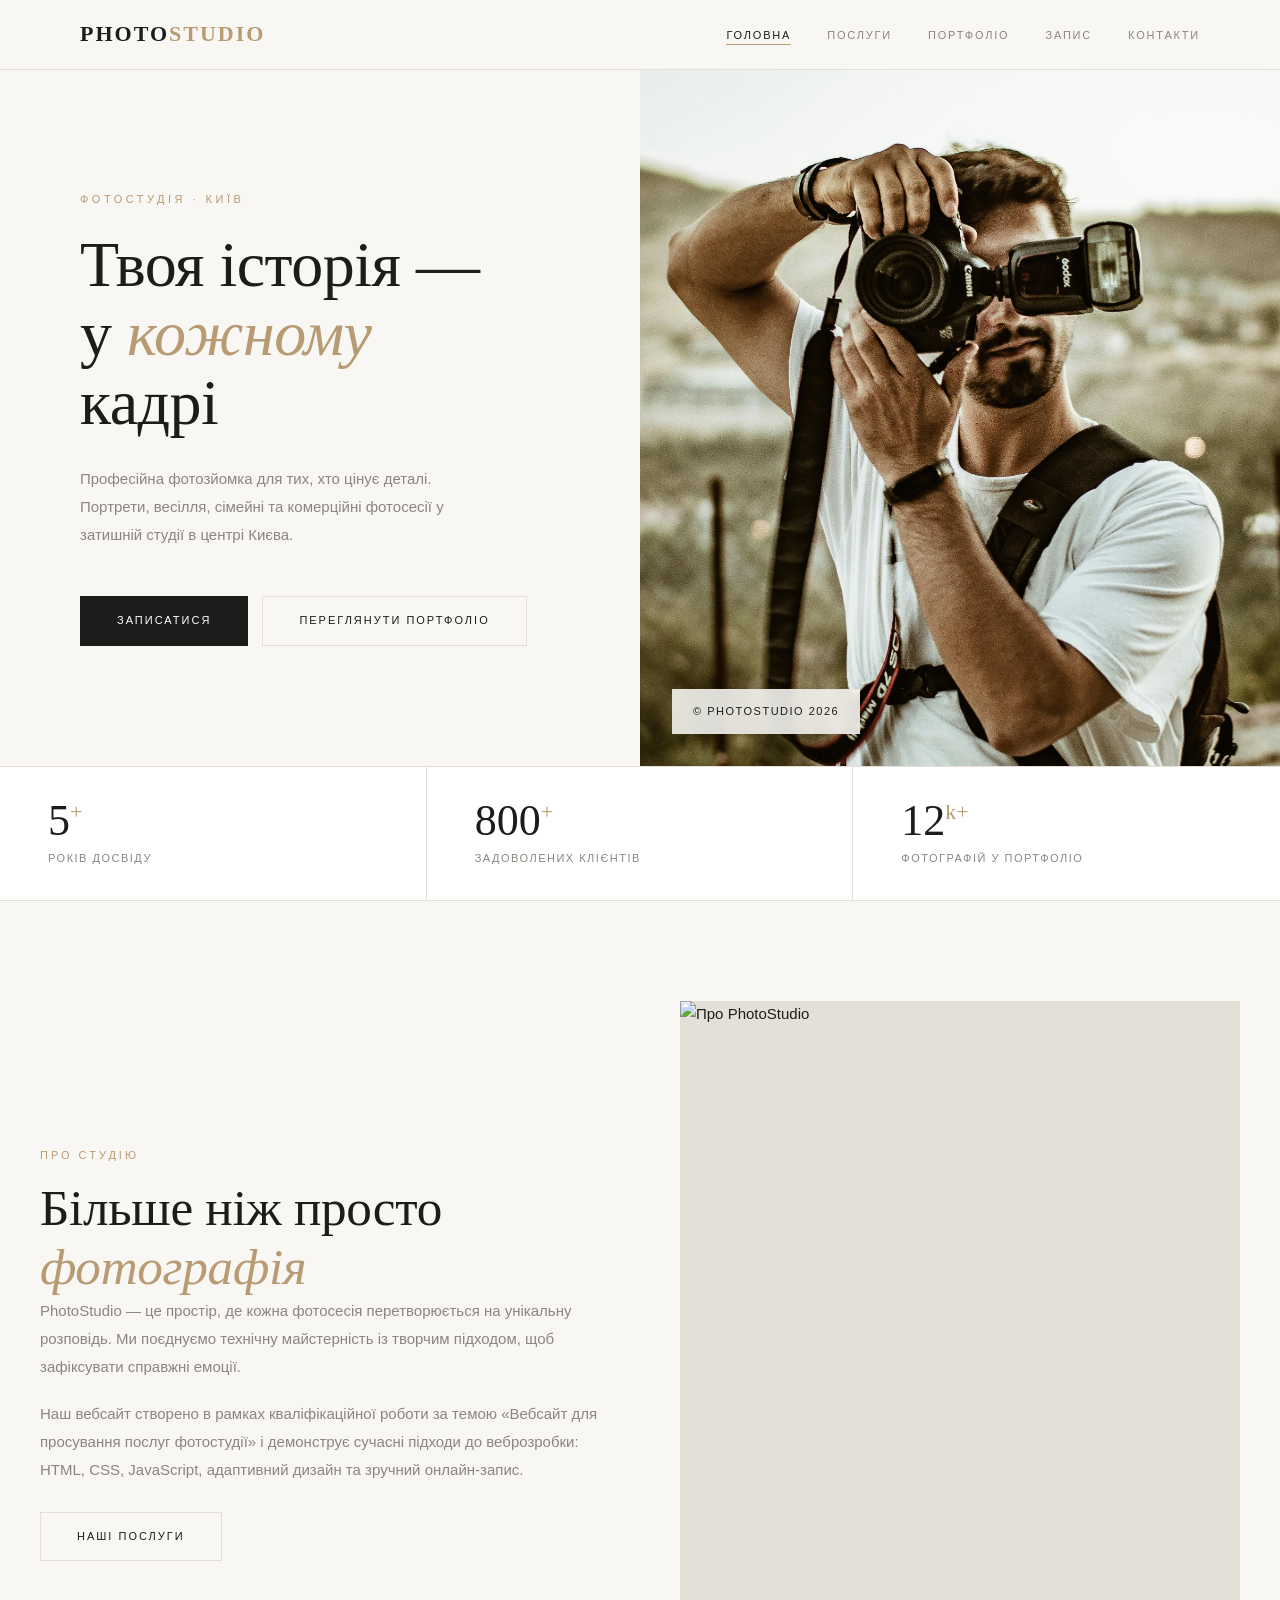
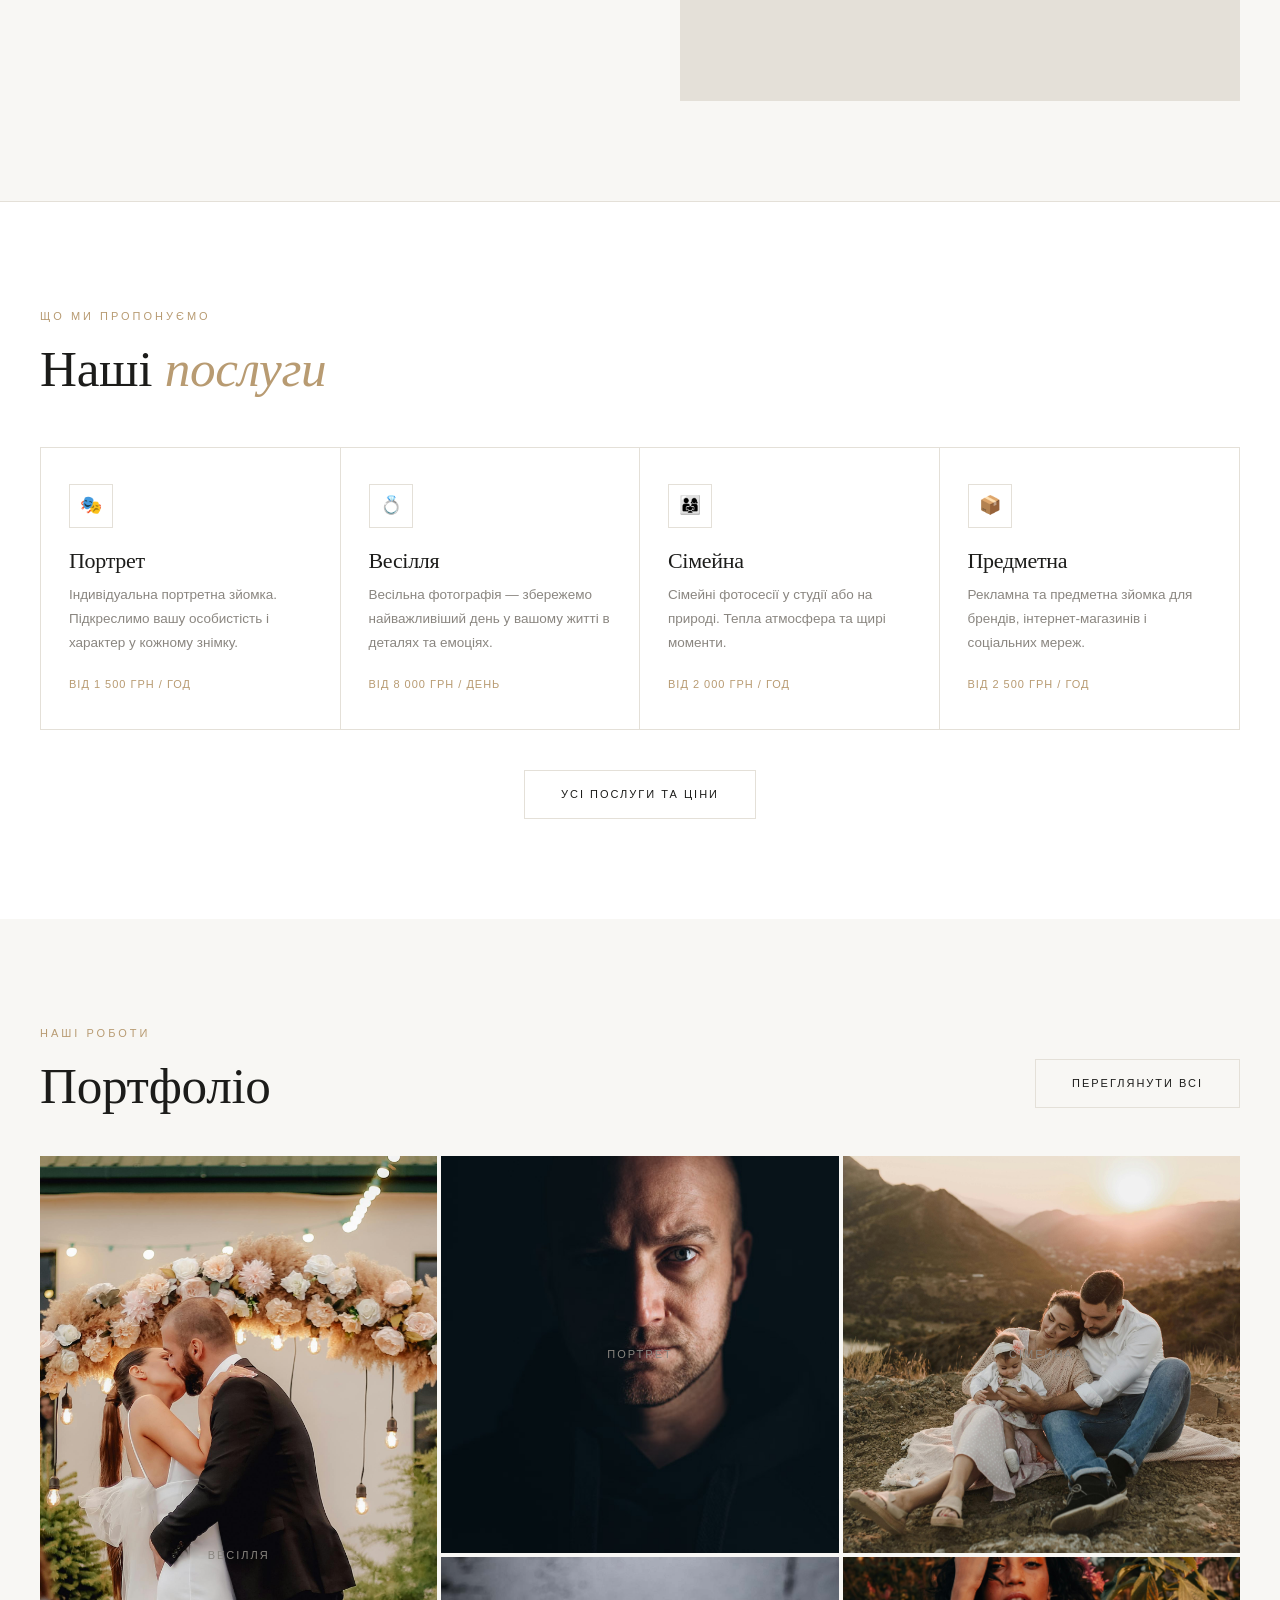
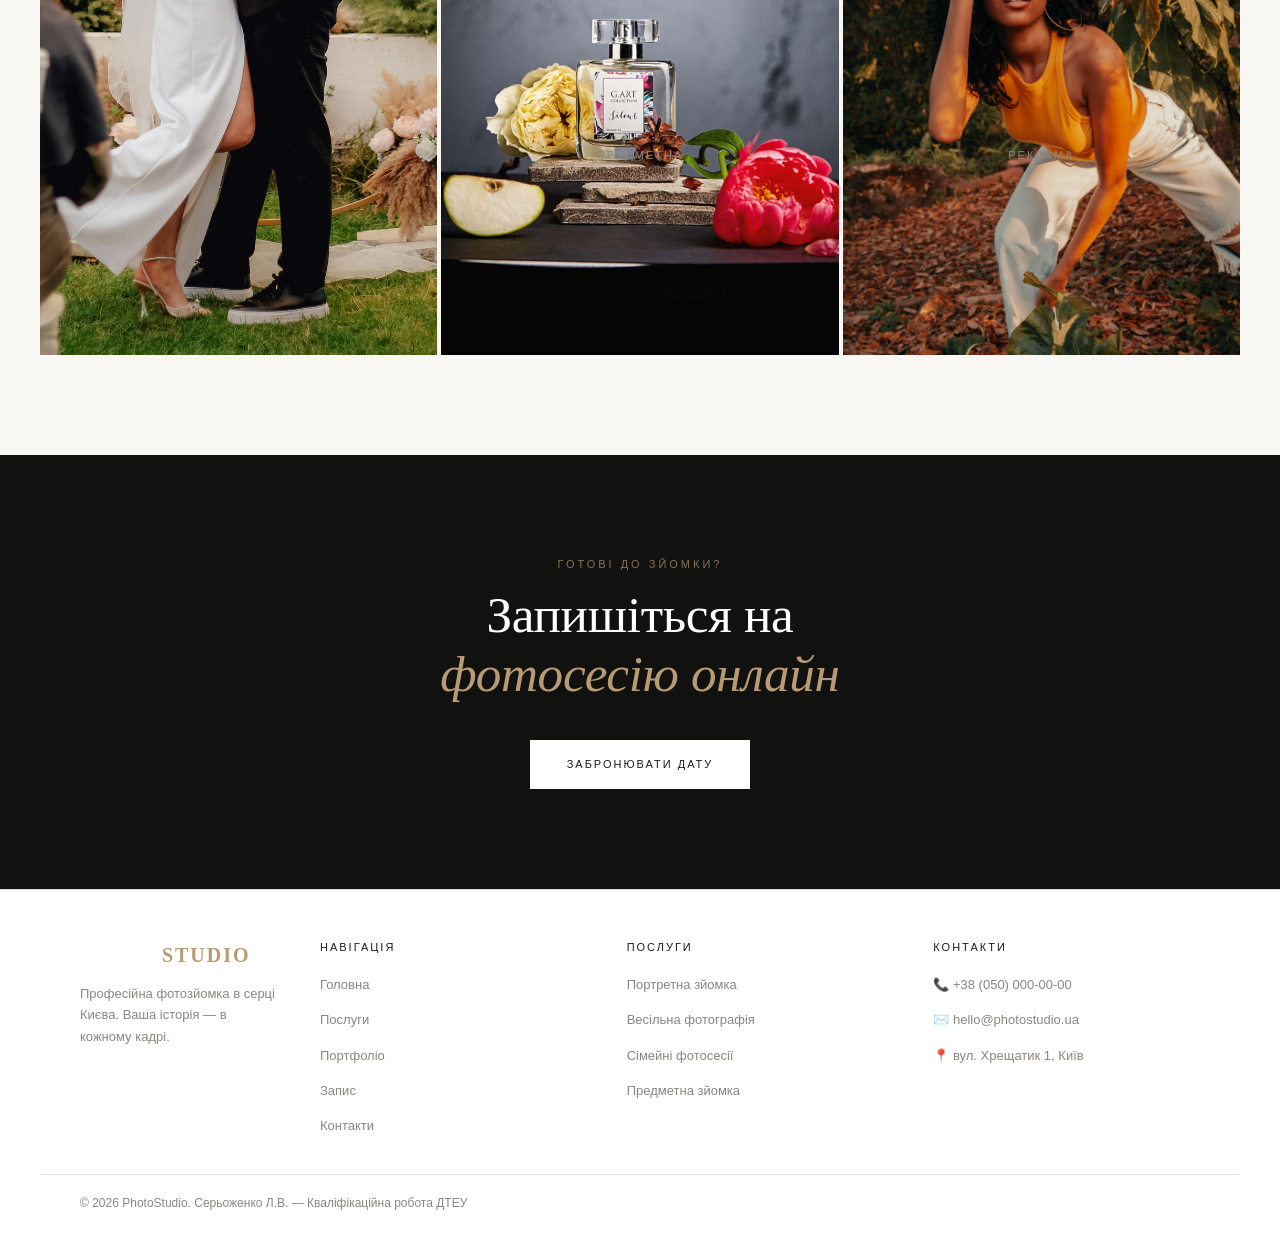
==== commit 52717eac: "Update index.html" ====
--- a/index.html
+++ b/index.html
@@ -543,7 +543,7 @@
         </div>
 
         <div class="hero-right">
-            <img src="../images/hero/hero-bg.jpg" alt="Фотостудія PhotoStudio">
+            <img src="images/hero/hero-bg.jpg" alt="Фотостудія PhotoStudio">
             <div class="hero-right-badge">© PhotoStudio 2026</div>
         </div>
 
@@ -587,7 +587,7 @@
             </div>
             <div class="about-img fade-in">
                 
-                <img src="../images/about.jpg" alt="Про PhotoStudio"> 
+                <img src="images/about.jpg" alt="Про PhotoStudio"> 
             </div>
         </div>
     </div>
@@ -648,19 +648,19 @@
                 <div class="portfolio-item-overlay"><span class="portfolio-label">Весілля</span></div>
             </div>
             <div class="portfolio-item fade-in">
-                <img src="../images/portfolio/portrait-1.jpg" alt="Портрет"> 
+                <img src="images/portfolio/portrait-1.jpg" alt="Портрет"> 
                 <div class="portfolio-item-overlay"><span class="portfolio-label">Портрет</span></div>
             </div>
             <div class="portfolio-item fade-in">
-                <img src="../images/portfolio/family-1.jpg" alt="Сімейна"> 
+                <img src="images/portfolio/family-1.jpg" alt="Сімейна"> 
                 <div class="portfolio-item-overlay"><span class="portfolio-label">Сімейна</span></div>
             </div>
             <div class="portfolio-item fade-in">
-                <img src="../images/portfolio/product-1.jpg" alt="Предметна"> 
+                <img src="images/portfolio/product-1.jpg" alt="Предметна"> 
                 <div class="portfolio-item-overlay"><span class="portfolio-label">Предметна</span></div>
             </div>
             <div class="portfolio-item fade-in">
-                <img src="../images/portfolio/portrait-2.jpg" alt="Портрет"> 
+                <img src="images/portfolio/portrait-2.jpg" alt="Портрет"> 
                 <div class="portfolio-item-overlay"><span class="portfolio-label">Реклама</span></div>
             </div>
         </div>
@@ -714,7 +714,7 @@
     </footer>
 
    
-    <script src="../js/script.js"></script>
+    <script src="script.js"></script>
 
 </body>
 </html>
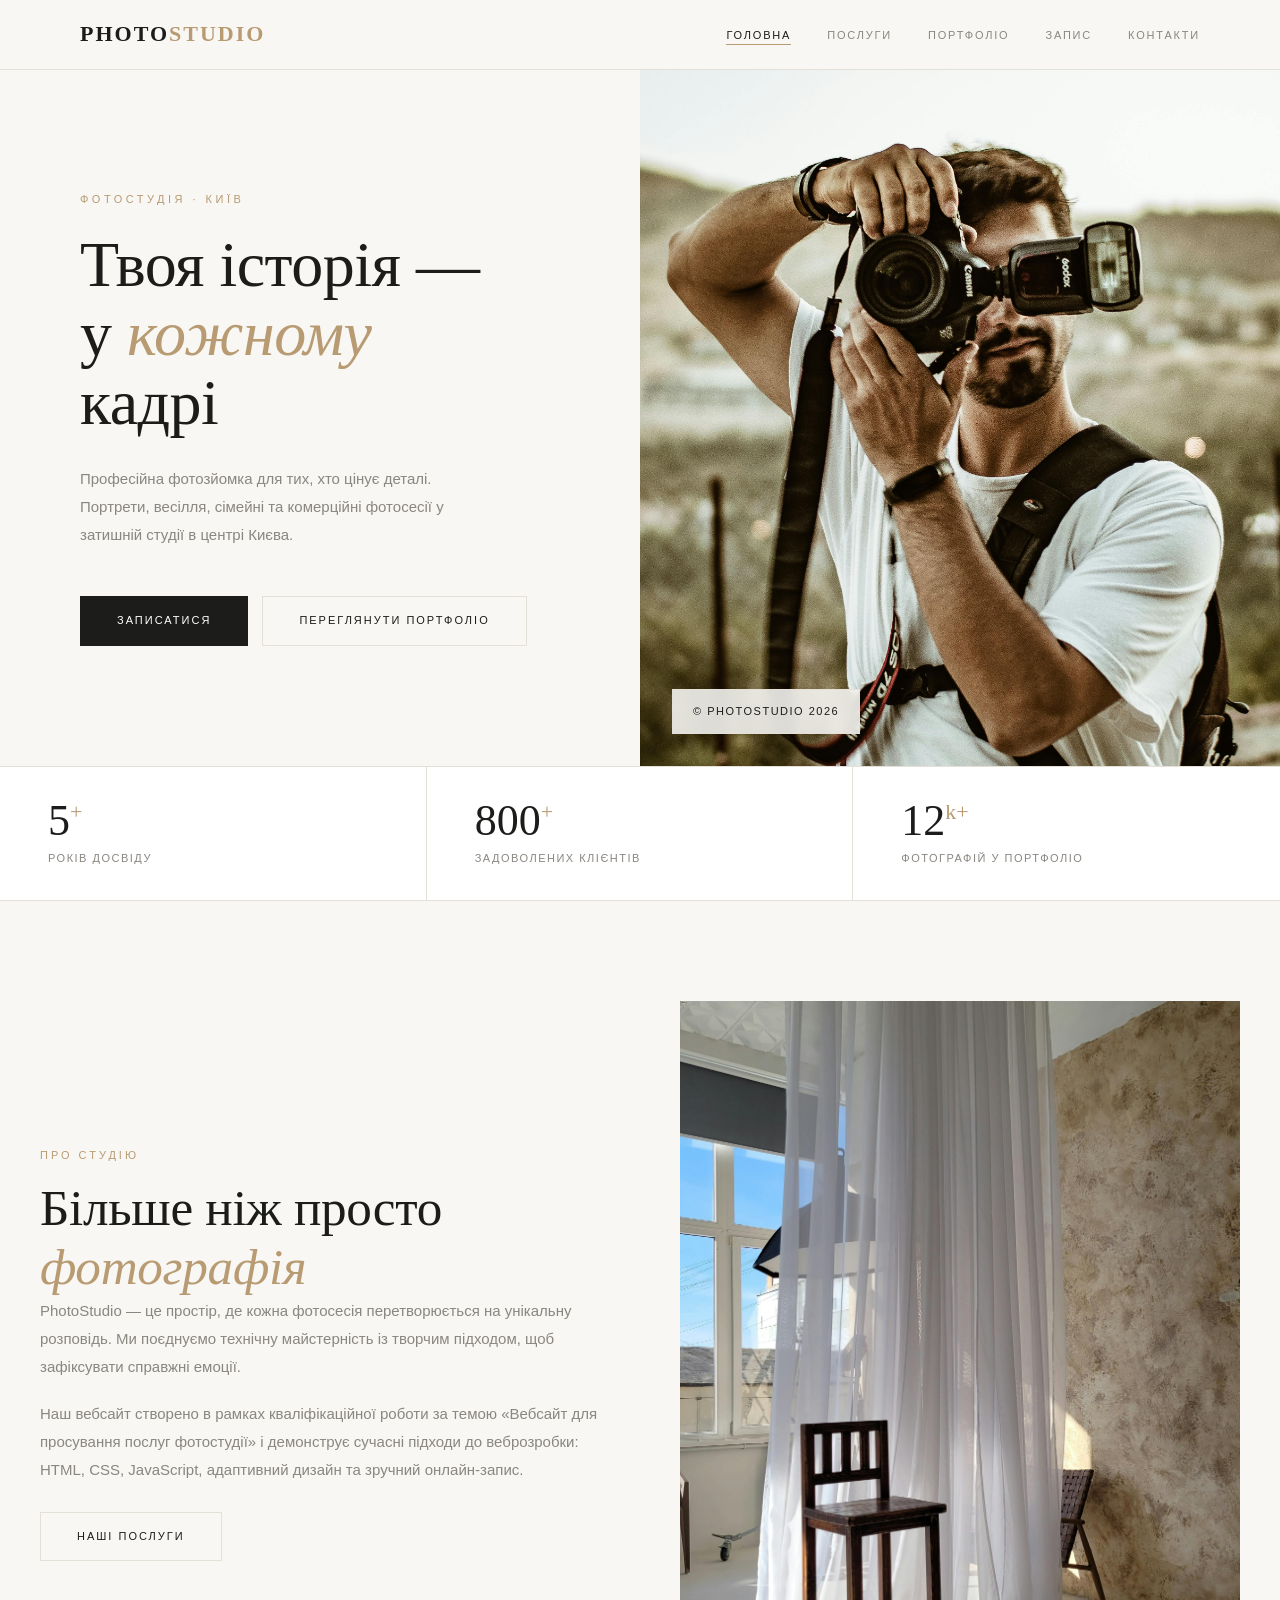
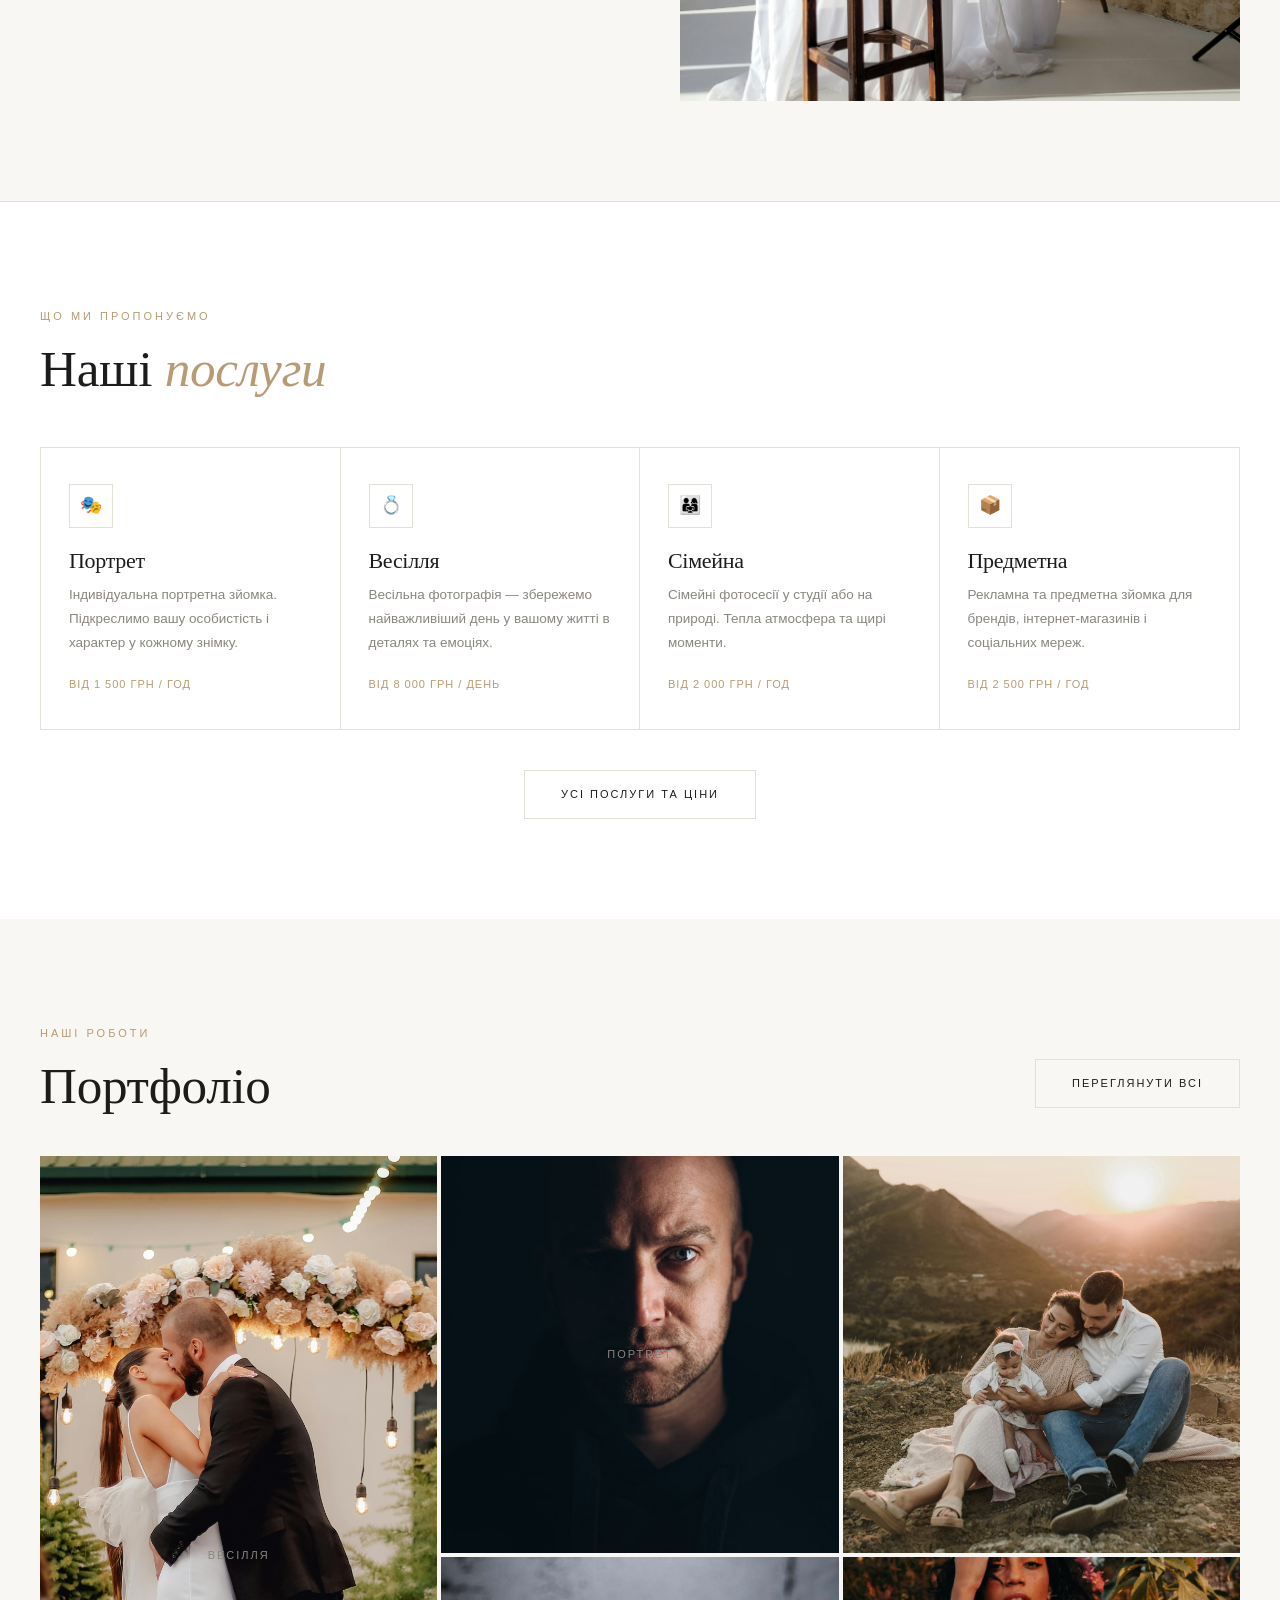
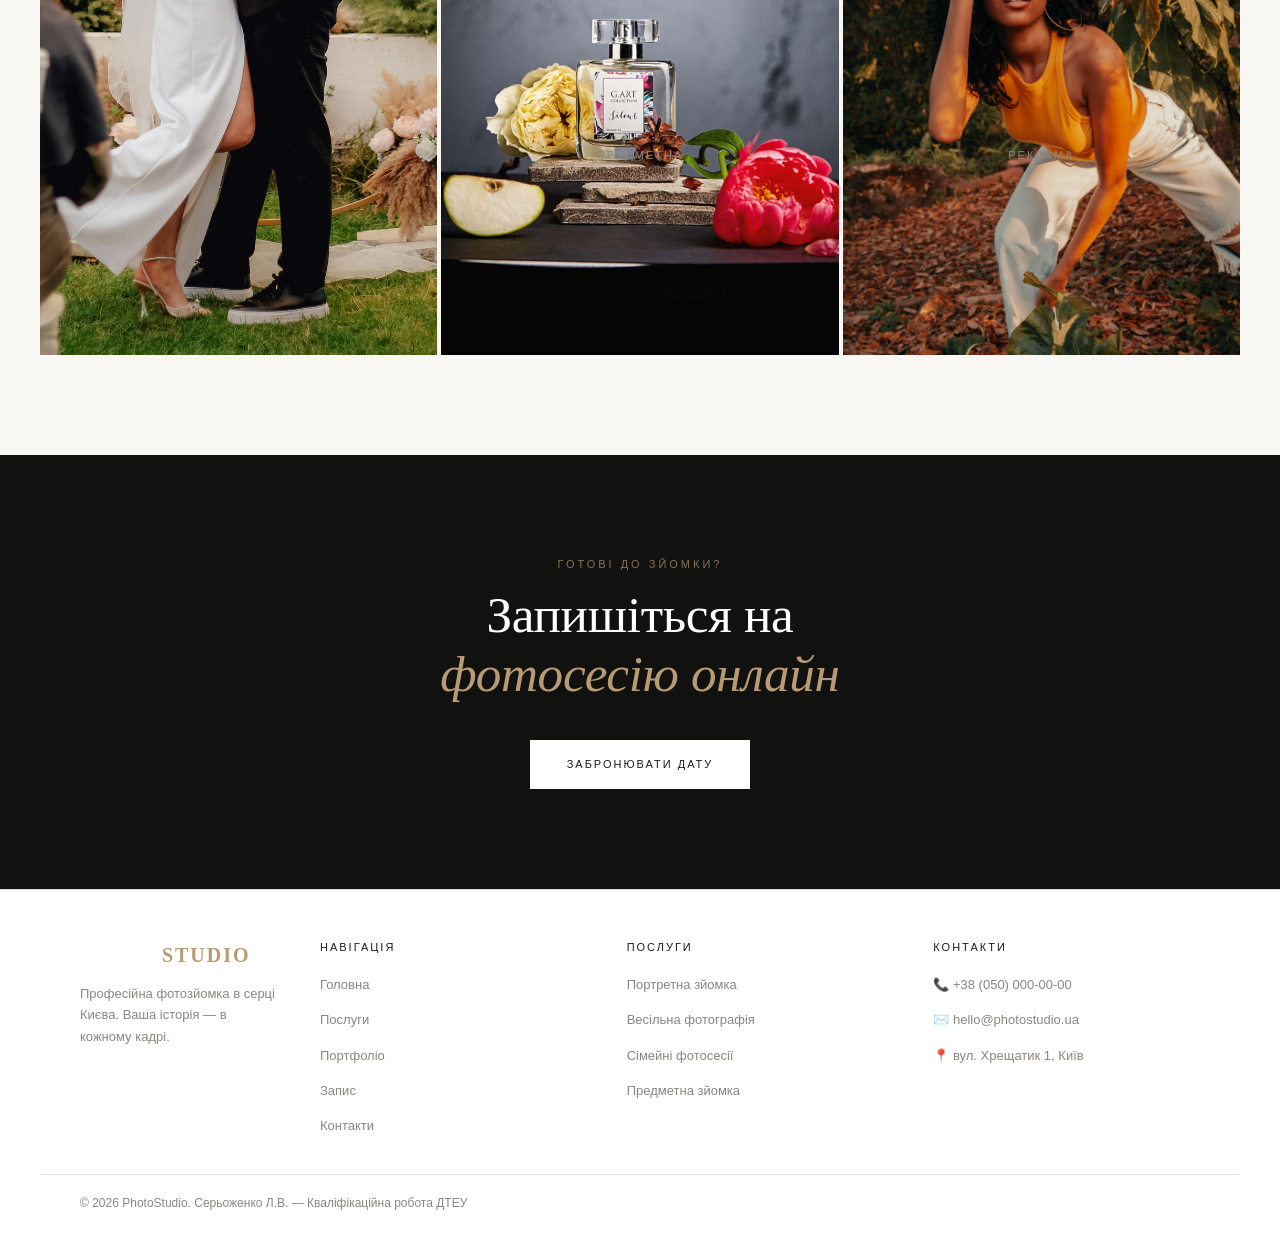
==== commit f77acfe3: "Update index.html" ====
--- a/index.html
+++ b/index.html
@@ -587,7 +587,7 @@
             </div>
             <div class="about-img fade-in">
                 
-                <img src="images/about.jpg" alt="Про PhotoStudio"> 
+                <img src="about.jpg" alt="Про PhotoStudio"> 
             </div>
         </div>
     </div>
@@ -644,7 +644,7 @@
         </div>
         <div class="portfolio-preview">
             <div class="portfolio-item fade-in">
-                <img src="../images/portfolio/wedding-1.jpg" alt="Весілля"> 
+                <img src="images/portfolio/wedding-1.jpg" alt="Весілля"> 
                 <div class="portfolio-item-overlay"><span class="portfolio-label">Весілля</span></div>
             </div>
             <div class="portfolio-item fade-in">
